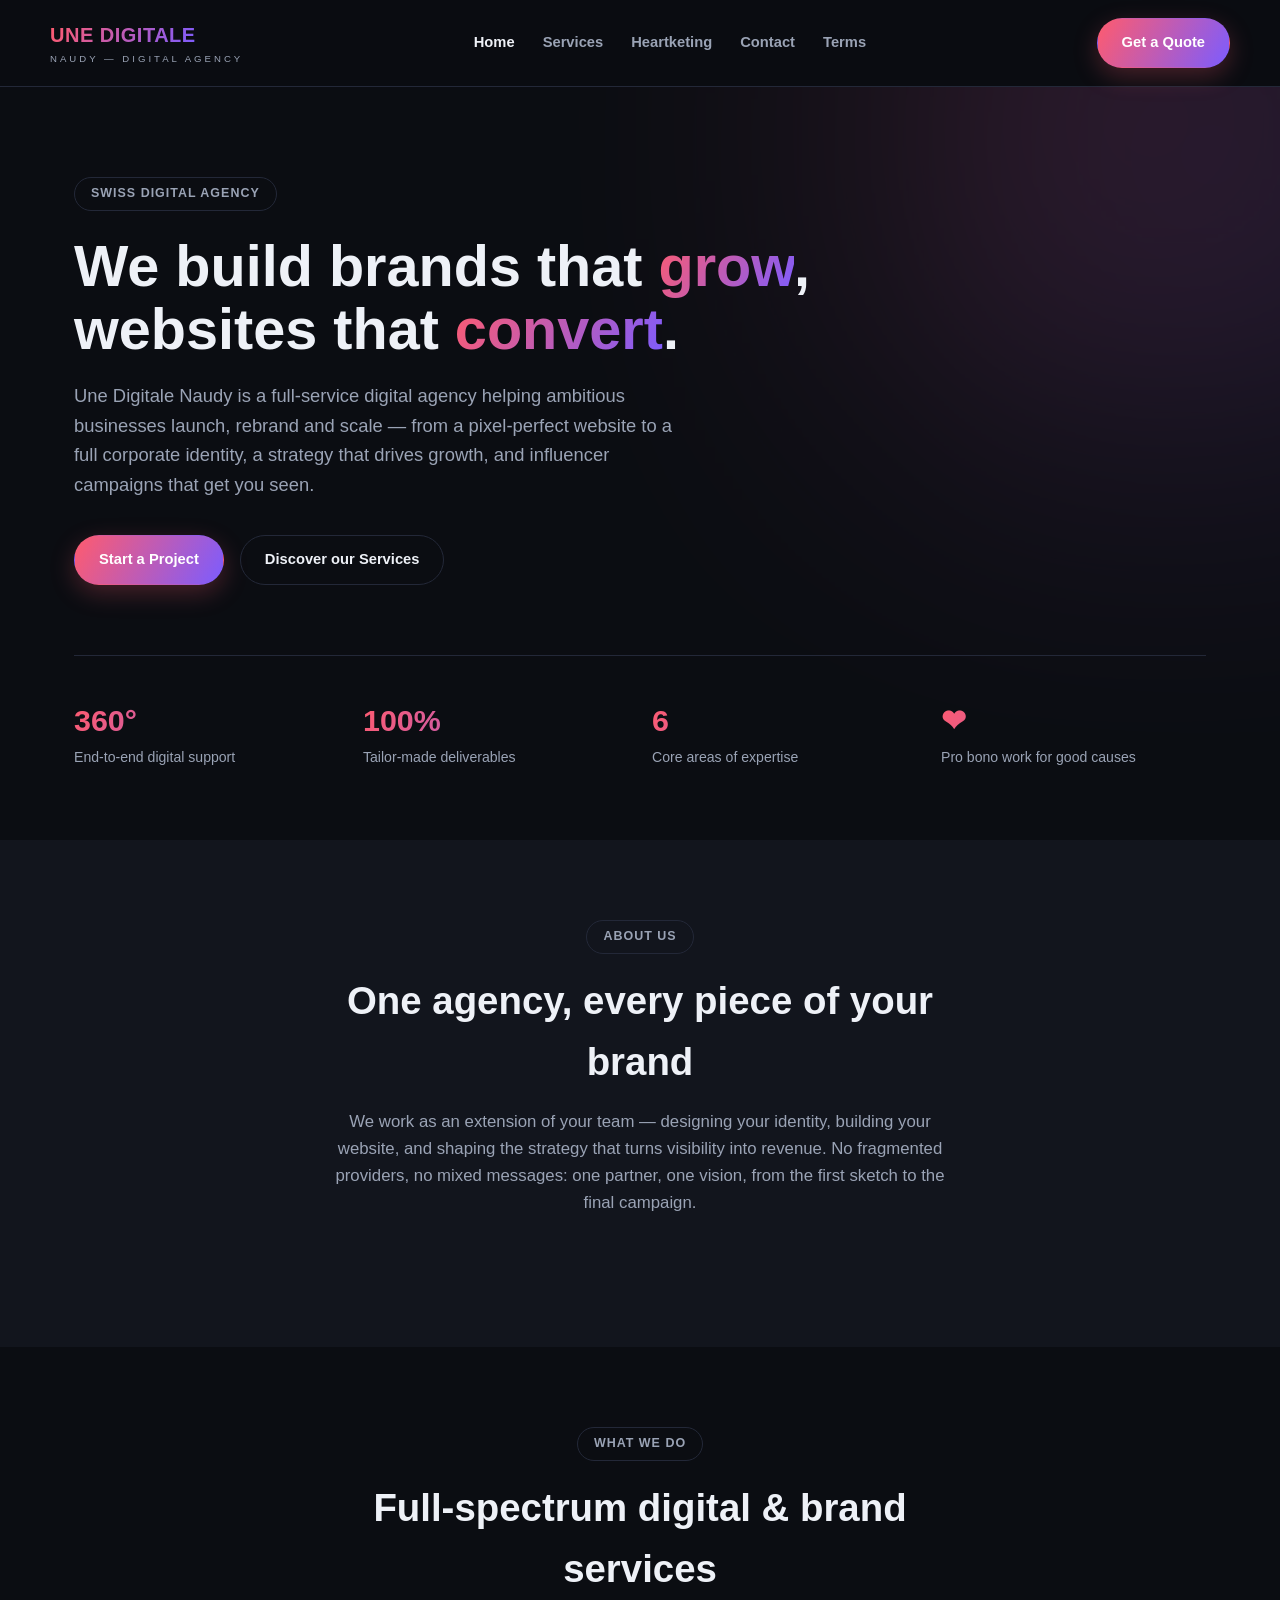
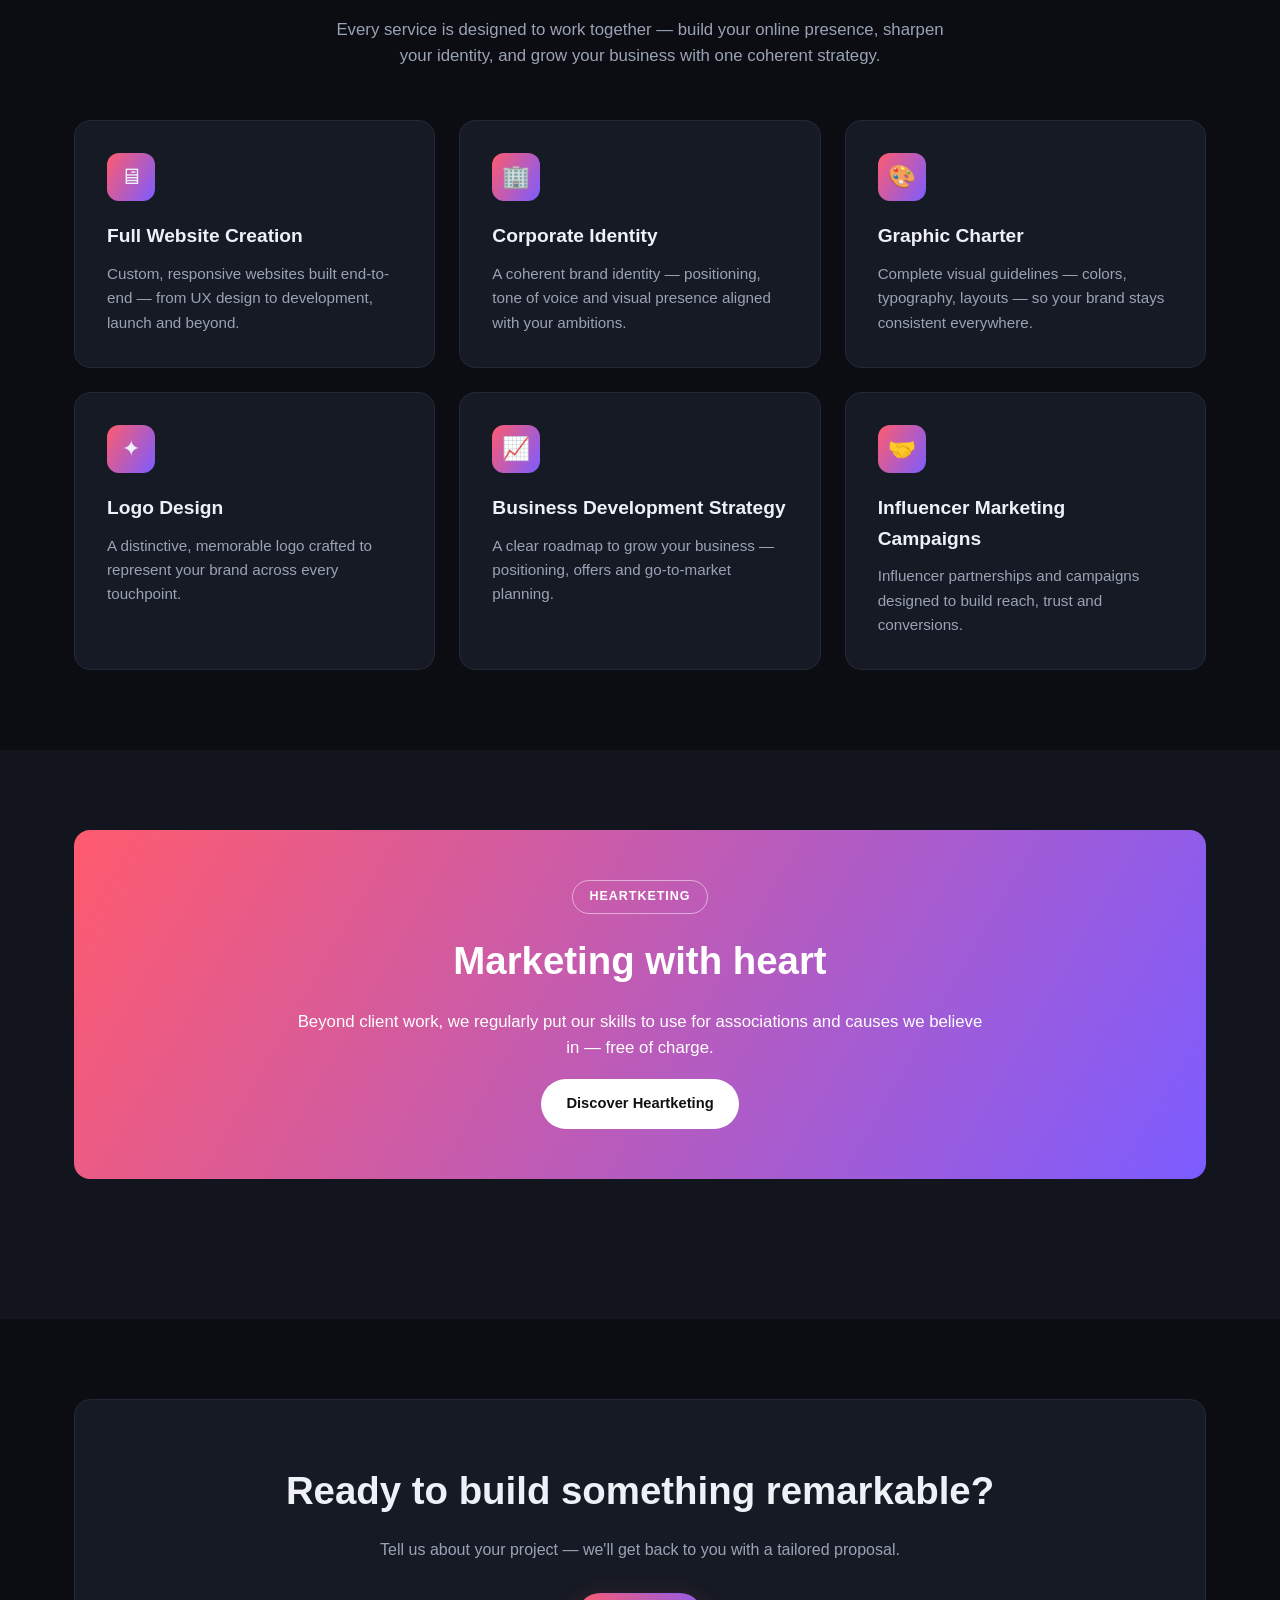
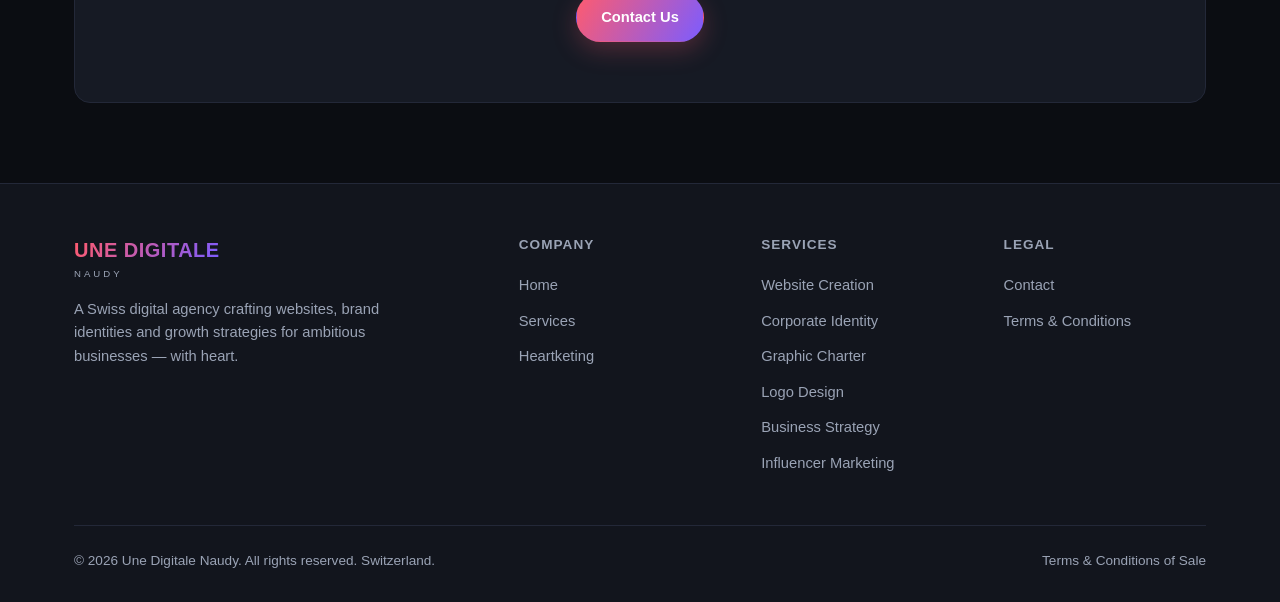
==== index.html @ 29220489 "Add Une Digitale Naudy website (home, services, Heartketing, contact, GTC) Static English site prese" ====
<!DOCTYPE html>
<html lang="en">
<head>
<meta charset="UTF-8">
<meta name="viewport" content="width=device-width, initial-scale=1.0">
<title>Une Digitale Naudy — Websites, Branding &amp; Growth Strategy</title>
<meta name="description" content="Une Digitale Naudy is a Swiss digital agency delivering full website creation, corporate identity, graphic design, logo creation, business development strategy and influencer marketing campaigns.">
<link rel="icon" href="data:image/svg+xml,<svg xmlns=%22http://www.w3.org/2000/svg%22 viewBox=%220 0 100 100%22><text y=%22.9em%22 font-size=%2290%22>✦</text></svg>">
<link rel="stylesheet" href="style.css">
</head>
<body>

<header class="site-header">
  <div class="container nav">
    <a href="index.html" class="logo"><span>UNE DIGITALE</span><small>Naudy — Digital Agency</small></a>
    <nav class="links">
      <a href="index.html" class="active">Home</a>
      <a href="services.html">Services</a>
      <a href="heartketing.html">Heartketing</a>
      <a href="contact.html">Contact</a>
      <a href="cgv.html">Terms</a>
    </nav>
    <a href="contact.html" class="btn btn-primary">Get a Quote</a>
  </div>
</header>

<main>

  <section class="hero">
    <div class="container">
      <div class="eyebrow">Swiss Digital Agency</div>
      <h1>We build brands that <span class="grad">grow</span>, websites that <span class="grad">convert</span>.</h1>
      <p class="lead">Une Digitale Naudy is a full-service digital agency helping ambitious businesses launch, rebrand and scale — from a pixel-perfect website to a full corporate identity, a strategy that drives growth, and influencer campaigns that get you seen.</p>
      <div class="hero-actions">
        <a href="contact.html" class="btn btn-primary">Start a Project</a>
        <a href="services.html" class="btn btn-ghost">Discover our Services</a>
      </div>

      <div class="stats">
        <div class="stat"><b>360°</b><span>End-to-end digital support</span></div>
        <div class="stat"><b>100%</b><span>Tailor-made deliverables</span></div>
        <div class="stat"><b>6</b><span>Core areas of expertise</span></div>
        <div class="stat"><b>❤</b><span>Pro bono work for good causes</span></div>
      </div>
    </div>
  </section>

  <section class="alt">
    <div class="container">
      <div class="section-head">
        <div class="eyebrow">About Us</div>
        <h2>One agency, every piece of your brand</h2>
        <p>We work as an extension of your team — designing your identity, building your website, and shaping the strategy that turns visibility into revenue. No fragmented providers, no mixed messages: one partner, one vision, from the first sketch to the final campaign.</p>
      </div>
    </div>
  </section>

  <section id="services">
    <div class="container">
      <div class="section-head">
        <div class="eyebrow">What We Do</div>
        <h2>Full-spectrum digital &amp; brand services</h2>
        <p>Every service is designed to work together — build your online presence, sharpen your identity, and grow your business with one coherent strategy.</p>
      </div>

      <div class="grid">
        <div class="card">
          <div class="icon">🖥</div>
          <h3>Full Website Creation</h3>
          <p>Custom, responsive websites built end-to-end — from UX design to development, launch and beyond.</p>
        </div>
        <div class="card">
          <div class="icon">🏢</div>
          <h3>Corporate Identity</h3>
          <p>A coherent brand identity — positioning, tone of voice and visual presence aligned with your ambitions.</p>
        </div>
        <div class="card">
          <div class="icon">🎨</div>
          <h3>Graphic Charter</h3>
          <p>Complete visual guidelines — colors, typography, layouts — so your brand stays consistent everywhere.</p>
        </div>
        <div class="card">
          <div class="icon">✦</div>
          <h3>Logo Design</h3>
          <p>A distinctive, memorable logo crafted to represent your brand across every touchpoint.</p>
        </div>
        <div class="card">
          <div class="icon">📈</div>
          <h3>Business Development Strategy</h3>
          <p>A clear roadmap to grow your business — positioning, offers and go-to-market planning.</p>
        </div>
        <div class="card">
          <div class="icon">🤝</div>
          <h3>Influencer Marketing Campaigns</h3>
          <p>Influencer partnerships and campaigns designed to build reach, trust and conversions.</p>
        </div>
      </div>
    </div>
  </section>

  <section class="alt">
    <div class="container">
      <div class="heart-banner">
        <div class="section-head">
          <div class="eyebrow" style="color:#fff;border-color:rgba(255,255,255,0.5)">Heartketing</div>
          <h2>Marketing with heart</h2>
          <p>Beyond client work, we regularly put our skills to use for associations and causes we believe in — free of charge.</p>
        </div>
        <a href="heartketing.html" class="btn" style="background:#fff;color:#111;">Discover Heartketing</a>
      </div>
    </div>
  </section>

  <section>
    <div class="container">
      <div class="cta-banner">
        <h2>Ready to build something remarkable?</h2>
        <p>Tell us about your project — we'll get back to you with a tailored proposal.</p>
        <div class="cta-actions">
          <a href="contact.html" class="btn btn-primary">Contact Us</a>
        </div>
      </div>
    </div>
  </section>

</main>

<footer>
  <div class="container">
    <div class="footer-grid">
      <div>
        <div class="logo"><span>UNE DIGITALE</span><small>Naudy</small></div>
        <p style="margin-top:16px;">A Swiss digital agency crafting websites, brand identities and growth strategies for ambitious businesses — with heart.</p>
      </div>
      <div>
        <h4>Company</h4>
        <ul>
          <li><a href="index.html">Home</a></li>
          <li><a href="services.html">Services</a></li>
          <li><a href="heartketing.html">Heartketing</a></li>
        </ul>
      </div>
      <div>
        <h4>Services</h4>
        <ul>
          <li><a href="services.html#website">Website Creation</a></li>
          <li><a href="services.html#identity">Corporate Identity</a></li>
          <li><a href="services.html#branding">Graphic Charter</a></li>
          <li><a href="services.html#logo">Logo Design</a></li>
          <li><a href="services.html#strategy">Business Strategy</a></li>
          <li><a href="services.html#influence">Influencer Marketing</a></li>
        </ul>
      </div>
      <div>
        <h4>Legal</h4>
        <ul>
          <li><a href="contact.html">Contact</a></li>
          <li><a href="cgv.html">Terms &amp; Conditions</a></li>
        </ul>
      </div>
    </div>
    <div class="footer-bottom">
      <span>© 2026 Une Digitale Naudy. All rights reserved. Switzerland.</span>
      <span><a href="cgv.html">Terms &amp; Conditions of Sale</a></span>
    </div>
  </div>
</footer>

</body>
</html>
---- style.css ----
/* ============================
   Une Digitale Naudy — Stylesheet
   ============================ */

:root {
  --bg: #0b0d12;
  --bg-alt: #12151d;
  --card: #161a24;
  --border: #232838;
  --text: #eef1f7;
  --text-dim: #9aa3b5;
  --accent: #ff5b6e;
  --accent-2: #7c5cff;
  --accent-grad: linear-gradient(120deg, #ff5b6e 0%, #7c5cff 100%);
  --radius: 16px;
  --max: 1180px;
}

* { box-sizing: border-box; }

html { scroll-behavior: smooth; }

body {
  margin: 0;
  font-family: "Segoe UI", "Helvetica Neue", Arial, sans-serif;
  background: var(--bg);
  color: var(--text);
  line-height: 1.6;
  -webkit-font-smoothing: antialiased;
}

a { color: inherit; text-decoration: none; }

img { max-width: 100%; display: block; }

.container {
  max-width: var(--max);
  margin: 0 auto;
  padding: 0 24px;
}

/* ---------- Header ---------- */
header.site-header {
  position: sticky;
  top: 0;
  z-index: 50;
  background: rgba(11, 13, 18, 0.85);
  backdrop-filter: blur(10px);
  border-bottom: 1px solid var(--border);
}

.nav {
  display: flex;
  align-items: center;
  justify-content: space-between;
  padding: 18px 0;
}

.logo {
  font-weight: 800;
  font-size: 1.25rem;
  letter-spacing: 0.5px;
}

.logo span {
  background: var(--accent-grad);
  -webkit-background-clip: text;
  background-clip: text;
  color: transparent;
}

.logo small {
  display: block;
  font-size: 0.6rem;
  font-weight: 500;
  letter-spacing: 3px;
  color: var(--text-dim);
  text-transform: uppercase;
}

nav.links {
  display: flex;
  gap: 28px;
  align-items: center;
}

nav.links a {
  font-size: 0.92rem;
  color: var(--text-dim);
  font-weight: 600;
  transition: color 0.2s;
}

nav.links a:hover,
nav.links a.active {
  color: var(--text);
}

.btn {
  display: inline-flex;
  align-items: center;
  justify-content: center;
  gap: 8px;
  padding: 12px 24px;
  border-radius: 999px;
  font-weight: 700;
  font-size: 0.92rem;
  border: 1px solid transparent;
  cursor: pointer;
  transition: transform 0.2s, box-shadow 0.2s, opacity 0.2s;
}

.btn-primary {
  background: var(--accent-grad);
  color: #fff;
  box-shadow: 0 8px 24px rgba(255, 91, 110, 0.25);
}

.btn-primary:hover { transform: translateY(-2px); box-shadow: 0 12px 28px rgba(255, 91, 110, 0.35); }

.btn-ghost {
  background: transparent;
  border-color: var(--border);
  color: var(--text);
}

.btn-ghost:hover { border-color: var(--text-dim); }

.menu-toggle { display: none; }

/* ---------- Hero ---------- */
.hero {
  padding: 90px 0 70px;
  position: relative;
  overflow: hidden;
}

.hero::before {
  content: "";
  position: absolute;
  top: -200px;
  right: -150px;
  width: 500px;
  height: 500px;
  background: var(--accent-grad);
  filter: blur(160px);
  opacity: 0.25;
  z-index: 0;
}

.hero .container { position: relative; z-index: 1; }

.eyebrow {
  display: inline-block;
  padding: 6px 16px;
  border: 1px solid var(--border);
  border-radius: 999px;
  font-size: 0.78rem;
  font-weight: 700;
  letter-spacing: 1px;
  color: var(--text-dim);
  text-transform: uppercase;
  margin-bottom: 24px;
}

h1 {
  font-size: clamp(2.2rem, 5vw, 3.6rem);
  line-height: 1.1;
  margin: 0 0 20px;
  max-width: 800px;
}

h1 .grad {
  background: var(--accent-grad);
  -webkit-background-clip: text;
  background-clip: text;
  color: transparent;
}

.lead {
  font-size: 1.15rem;
  color: var(--text-dim);
  max-width: 620px;
  margin: 0 0 36px;
}

.hero-actions { display: flex; gap: 16px; flex-wrap: wrap; }

.stats {
  display: grid;
  grid-template-columns: repeat(4, 1fr);
  gap: 24px;
  margin-top: 70px;
  padding-top: 40px;
  border-top: 1px solid var(--border);
}

.stat b {
  display: block;
  font-size: 1.9rem;
  background: var(--accent-grad);
  -webkit-background-clip: text;
  background-clip: text;
  color: transparent;
}

.stat span { color: var(--text-dim); font-size: 0.88rem; }

/* ---------- Sections ---------- */
section { padding: 80px 0; }

.section-head {
  max-width: 640px;
  margin: 0 auto 50px;
  text-align: center;
}

.section-head .eyebrow { margin-bottom: 16px; }

h2 {
  font-size: clamp(1.7rem, 3.5vw, 2.4rem);
  margin: 0 0 14px;
}

.section-head p { color: var(--text-dim); font-size: 1.05rem; }

.alt { background: var(--bg-alt); }

/* ---------- Cards / Grid ---------- */
.grid {
  display: grid;
  grid-template-columns: repeat(3, 1fr);
  gap: 24px;
}

.grid.cols-2 { grid-template-columns: repeat(2, 1fr); }
.grid.cols-4 { grid-template-columns: repeat(4, 1fr); }

.card {
  background: var(--card);
  border: 1px solid var(--border);
  border-radius: var(--radius);
  padding: 32px;
  transition: transform 0.25s, border-color 0.25s;
}

.card:hover { transform: translateY(-4px); border-color: #33394d; }

.card .icon {
  width: 48px;
  height: 48px;
  border-radius: 12px;
  background: var(--accent-grad);
  display: flex;
  align-items: center;
  justify-content: center;
  font-size: 1.4rem;
  margin-bottom: 20px;
}

.card h3 { margin: 0 0 10px; font-size: 1.2rem; }
.card p { color: var(--text-dim); margin: 0; font-size: 0.95rem; }

.card ul { color: var(--text-dim); font-size: 0.92rem; padding-left: 18px; margin: 14px 0 0; }
.card ul li { margin-bottom: 6px; }

/* ---------- Service detail blocks ---------- */
.service-block {
  display: grid;
  grid-template-columns: 90px 1fr;
  gap: 28px;
  padding: 36px 0;
  border-bottom: 1px solid var(--border);
}

.service-block:last-child { border-bottom: none; }

.service-num {
  font-size: 2.4rem;
  font-weight: 800;
  color: transparent;
  -webkit-text-stroke: 1.5px var(--border);
}

.service-block h3 { font-size: 1.4rem; margin: 0 0 10px; }
.service-block p { color: var(--text-dim); margin: 0 0 14px; }

.tags { display: flex; gap: 10px; flex-wrap: wrap; }
.tag {
  background: var(--bg-alt);
  border: 1px solid var(--border);
  padding: 6px 14px;
  border-radius: 999px;
  font-size: 0.8rem;
  color: var(--text-dim);
}

/* ---------- Heartketing ---------- */
.heart-banner {
  background: var(--accent-grad);
  border-radius: var(--radius);
  padding: 50px;
  text-align: center;
  margin-bottom: 60px;
}

.heart-banner h2, .heart-banner p { color: #fff; }
.heart-banner .section-head { max-width: 700px; margin: 0 auto; }

.assoc-card {
  background: var(--card);
  border: 1px solid var(--border);
  border-radius: var(--radius);
  padding: 28px;
}

.assoc-card .badge {
  display: inline-block;
  font-size: 0.72rem;
  font-weight: 700;
  letter-spacing: 1px;
  text-transform: uppercase;
  color: var(--accent);
  border: 1px solid var(--accent);
  padding: 4px 10px;
  border-radius: 999px;
  margin-bottom: 14px;
}

.assoc-card h3 { margin: 0 0 8px; }
.assoc-card p { color: var(--text-dim); font-size: 0.92rem; }

.note-box {
  background: var(--bg-alt);
  border: 1px dashed var(--border);
  border-radius: var(--radius);
  padding: 24px 28px;
  color: var(--text-dim);
  font-size: 0.92rem;
  margin-top: 40px;
}

/* ---------- Contact ---------- */
.contact-wrap {
  display: grid;
  grid-template-columns: 1fr 1fr;
  gap: 50px;
  align-items: start;
}

.info-row {
  display: flex;
  gap: 16px;
  margin-bottom: 26px;
}

.info-row .icon {
  width: 42px;
  height: 42px;
  flex-shrink: 0;
  border-radius: 10px;
  background: var(--card);
  border: 1px solid var(--border);
  display: flex;
  align-items: center;
  justify-content: center;
}

.info-row h4 { margin: 0 0 4px; font-size: 1rem; }
.info-row p, .info-row a { color: var(--text-dim); margin: 0; font-size: 0.92rem; }
.info-row a:hover { color: var(--text); }

form.contact-form {
  background: var(--card);
  border: 1px solid var(--border);
  border-radius: var(--radius);
  padding: 32px;
  display: grid;
  gap: 18px;
}

.form-row { display: grid; gap: 8px; }
.form-row.two { grid-template-columns: 1fr 1fr; gap: 18px; }

label { font-size: 0.85rem; font-weight: 600; color: var(--text-dim); }

input, textarea, select {
  background: var(--bg-alt);
  border: 1px solid var(--border);
  border-radius: 10px;
  padding: 12px 14px;
  color: var(--text);
  font-family: inherit;
  font-size: 0.95rem;
}

input:focus, textarea:focus, select:focus {
  outline: none;
  border-color: var(--accent-2);
}

textarea { resize: vertical; min-height: 120px; }

/* ---------- CGV / Legal ---------- */
.legal h2 { margin-top: 46px; font-size: 1.3rem; }
.legal h2:first-of-type { margin-top: 0; }
.legal p, .legal li { color: var(--text-dim); }
.legal ol, .legal ul { padding-left: 22px; }
.legal .updated { color: var(--text-dim); font-size: 0.85rem; margin-bottom: 40px; }

/* ---------- CTA banner ---------- */
.cta-banner {
  background: var(--card);
  border: 1px solid var(--border);
  border-radius: var(--radius);
  padding: 60px;
  text-align: center;
}

.cta-banner h2 { margin-bottom: 14px; }
.cta-banner p { color: var(--text-dim); margin-bottom: 30px; }
.cta-actions { display: flex; justify-content: center; gap: 16px; flex-wrap: wrap; }

/* ---------- Footer ---------- */
footer {
  border-top: 1px solid var(--border);
  padding: 50px 0 30px;
  background: var(--bg-alt);
}

.footer-grid {
  display: grid;
  grid-template-columns: 2fr 1fr 1fr 1fr;
  gap: 40px;
  margin-bottom: 40px;
}

.footer-grid h4 { font-size: 0.85rem; text-transform: uppercase; letter-spacing: 1px; color: var(--text-dim); margin: 0 0 16px; }
.footer-grid ul { list-style: none; padding: 0; margin: 0; }
.footer-grid li { margin-bottom: 10px; }
.footer-grid a { color: var(--text-dim); font-size: 0.92rem; }
.footer-grid a:hover { color: var(--text); }
.footer-grid p { color: var(--text-dim); font-size: 0.92rem; max-width: 320px; }

.footer-bottom {
  display: flex;
  justify-content: space-between;
  align-items: center;
  padding-top: 24px;
  border-top: 1px solid var(--border);
  color: var(--text-dim);
  font-size: 0.85rem;
  flex-wrap: wrap;
  gap: 12px;
}

.footer-bottom a { color: var(--text-dim); }
.footer-bottom a:hover { color: var(--text); }

/* ---------- Responsive ---------- */
@media (max-width: 900px) {
  .grid { grid-template-columns: repeat(2, 1fr); }
  .grid.cols-4 { grid-template-columns: repeat(2, 1fr); }
  .stats { grid-template-columns: repeat(2, 1fr); }
  .contact-wrap { grid-template-columns: 1fr; }
  .footer-grid { grid-template-columns: 1fr 1fr; }
}

@media (max-width: 680px) {
  nav.links { display: none; }
  .menu-toggle { display: block; }
  .grid { grid-template-columns: 1fr; }
  .grid.cols-4 { grid-template-columns: 1fr; }
  .stats { grid-template-columns: repeat(2, 1fr); }
  .service-block { grid-template-columns: 1fr; }
  .form-row.two { grid-template-columns: 1fr; }
  .footer-grid { grid-template-columns: 1fr; }
  .cta-banner, .heart-banner { padding: 36px 24px; }
}
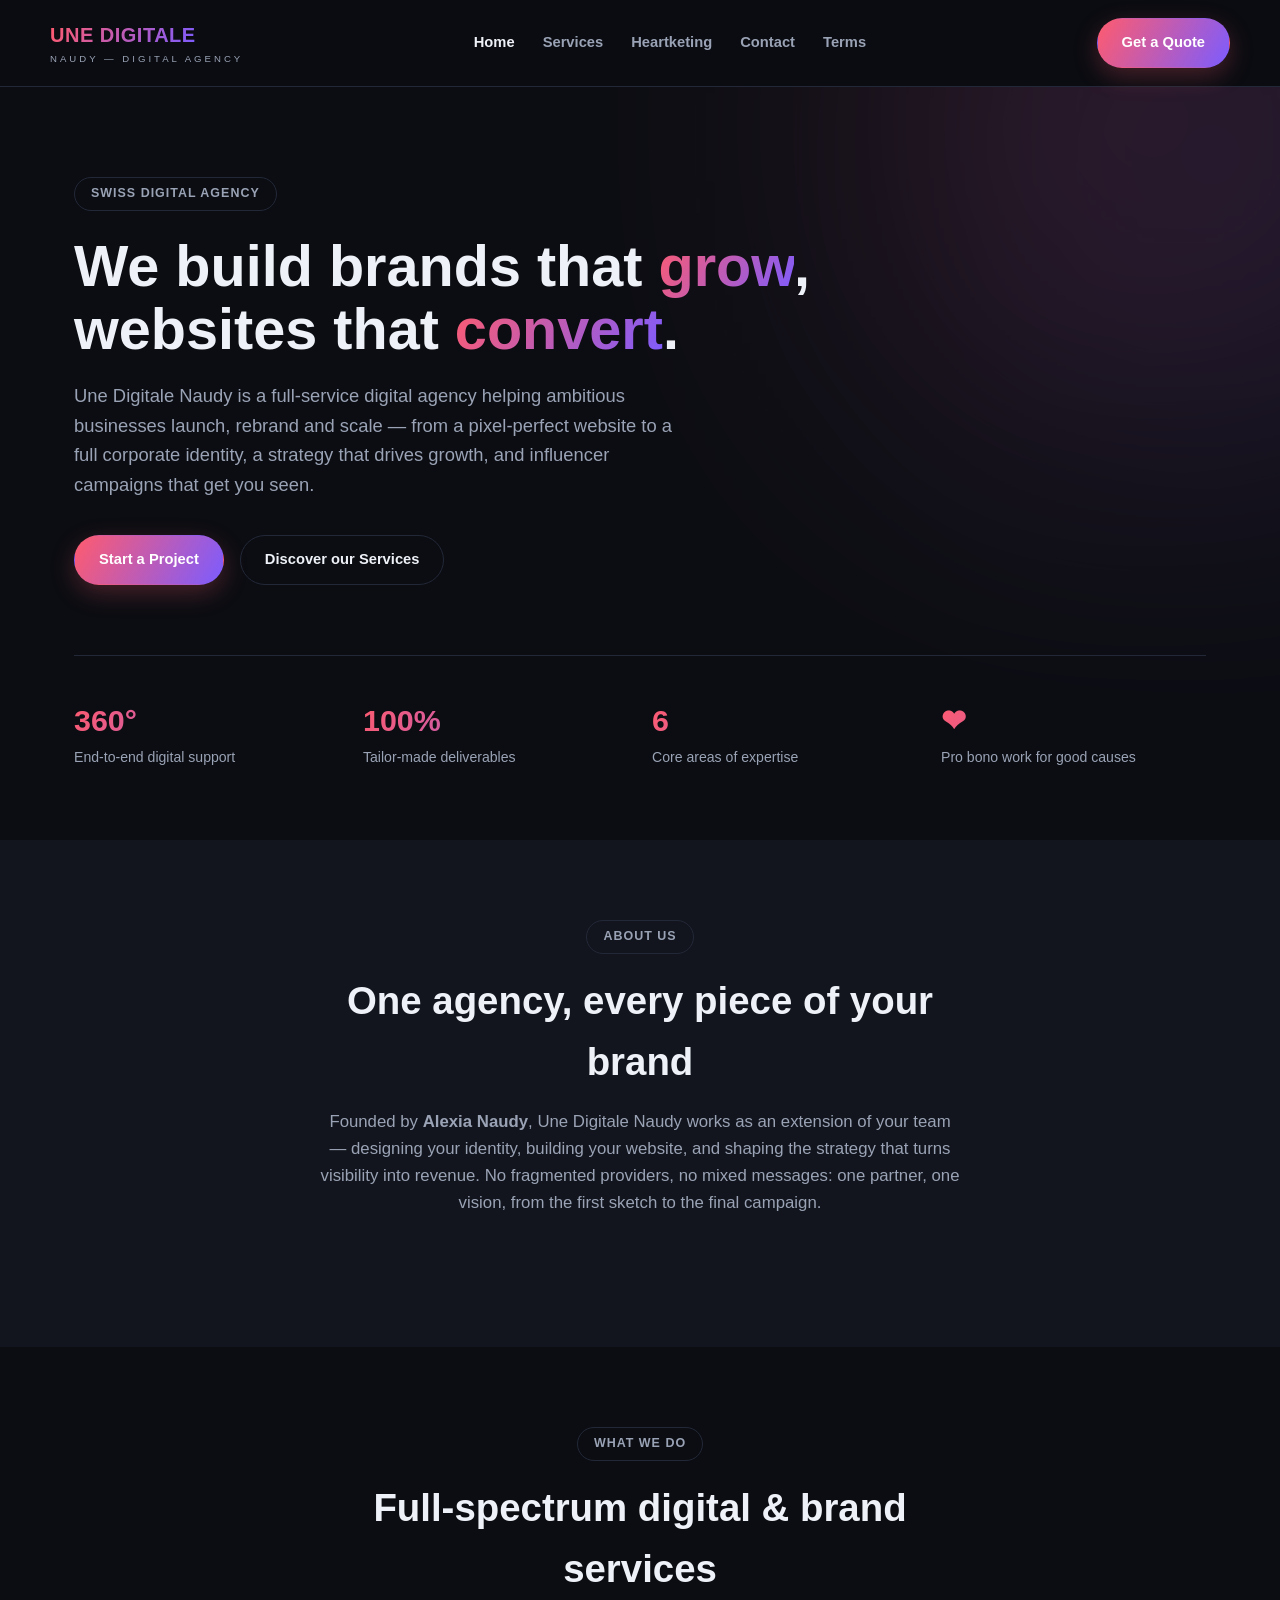
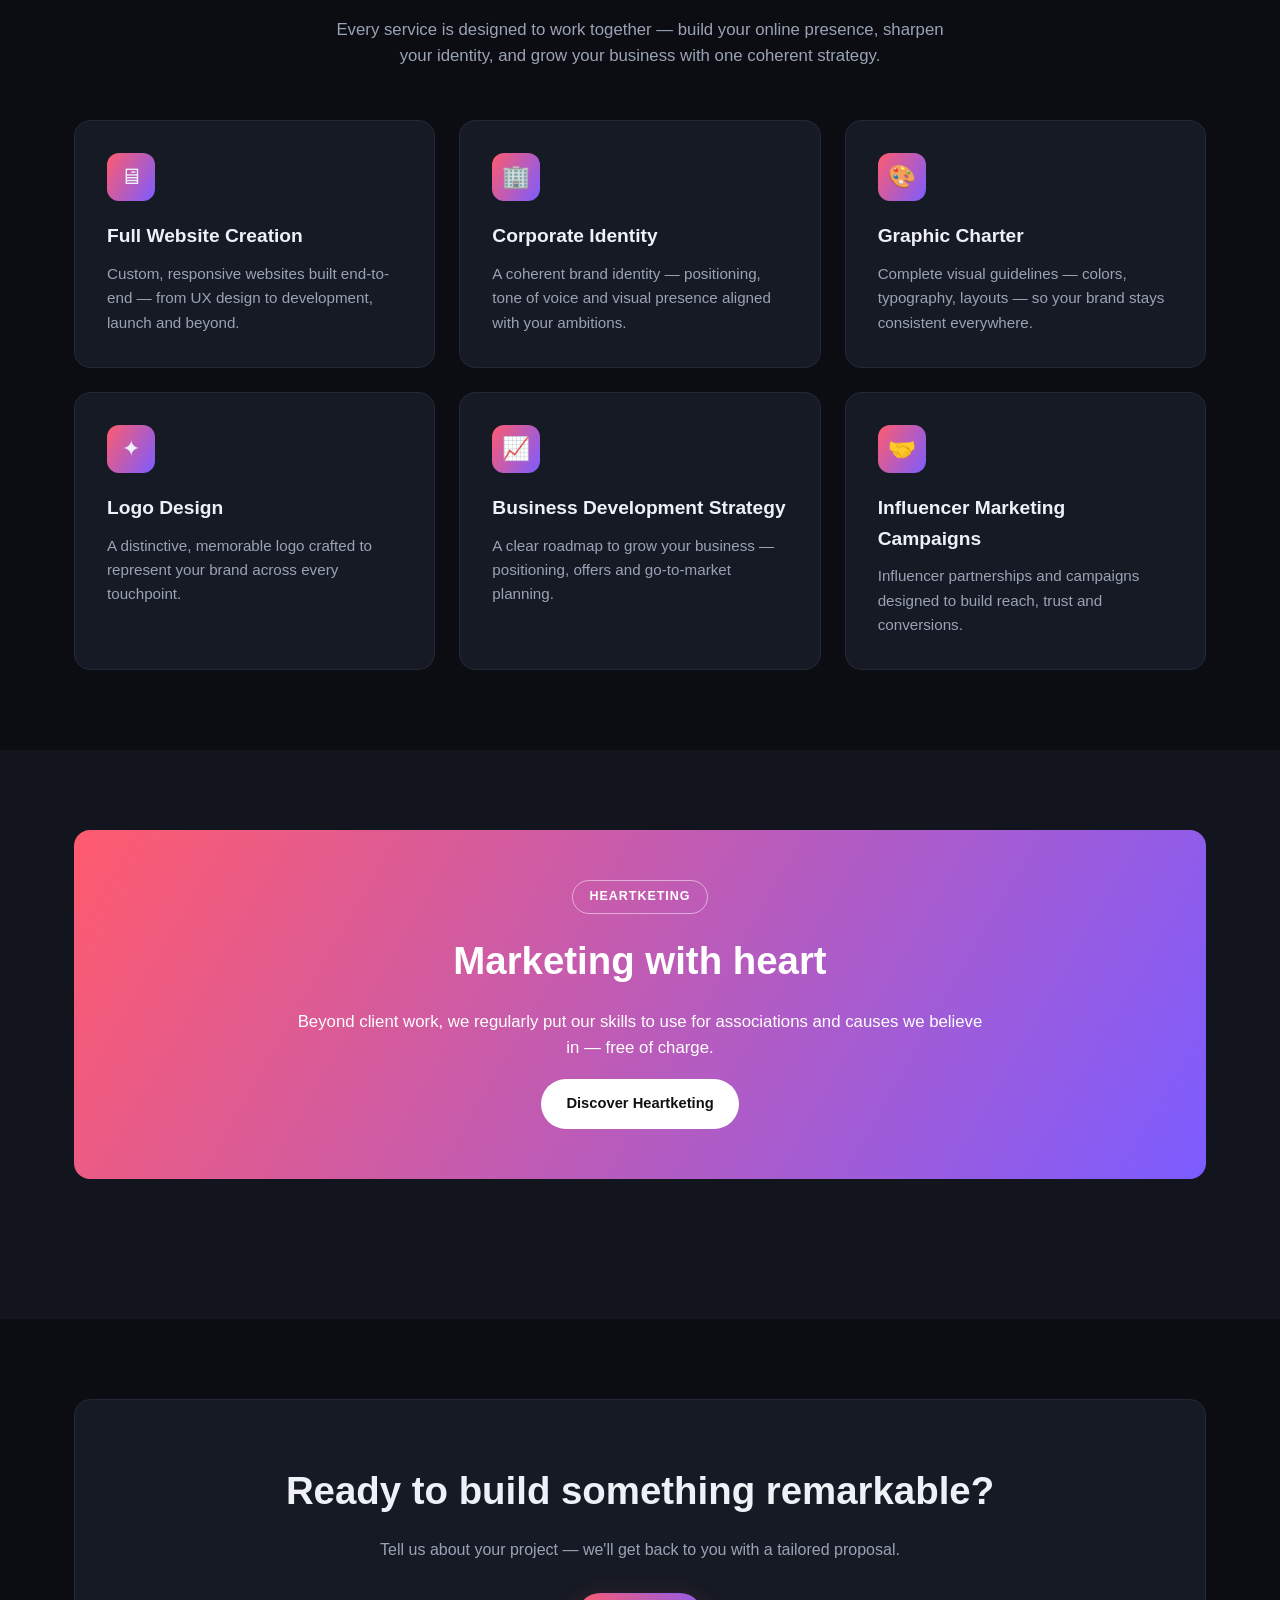
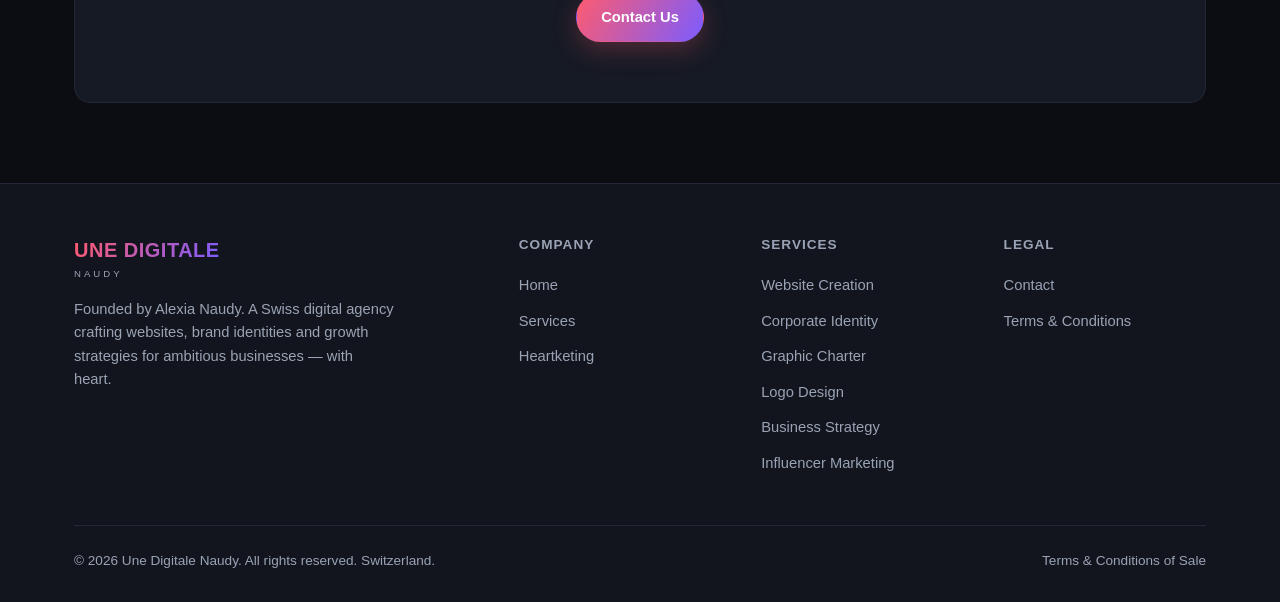
==== commit 32a8fb85: "Add real Heartketing partners and SEO signals for Alexia Naudy Replace placeholder associations with" ====
--- a/index.html
+++ b/index.html
@@ -3,10 +3,32 @@
 <head>
 <meta charset="UTF-8">
 <meta name="viewport" content="width=device-width, initial-scale=1.0">
-<title>Une Digitale Naudy — Websites, Branding &amp; Growth Strategy</title>
-<meta name="description" content="Une Digitale Naudy is a Swiss digital agency delivering full website creation, corporate identity, graphic design, logo creation, business development strategy and influencer marketing campaigns.">
+<title>Une Digitale Naudy — Alexia Naudy | Websites, Branding &amp; Growth Strategy</title>
+<meta name="description" content="Une Digitale Naudy is the Swiss digital agency founded by Alexia Naudy, delivering full website creation, corporate identity, graphic design, logo creation, business development strategy and influencer marketing campaigns.">
+<link rel="canonical" href="https://une-digitale.vercel.app/">
+<meta property="og:type" content="website">
+<meta property="og:title" content="Une Digitale Naudy — Alexia Naudy | Websites, Branding & Growth Strategy">
+<meta property="og:description" content="Une Digitale Naudy is the Swiss digital agency founded by Alexia Naudy: websites, branding, strategy and influencer marketing.">
+<meta property="og:url" content="https://une-digitale.vercel.app/">
+<meta name="twitter:card" content="summary">
+<meta name="twitter:title" content="Une Digitale Naudy — Alexia Naudy">
+<meta name="twitter:description" content="Swiss digital agency founded by Alexia Naudy: websites, branding, strategy and influencer marketing.">
 <link rel="icon" href="data:image/svg+xml,<svg xmlns=%22http://www.w3.org/2000/svg%22 viewBox=%220 0 100 100%22><text y=%22.9em%22 font-size=%2290%22>✦</text></svg>">
 <link rel="stylesheet" href="style.css">
+<script type="application/ld+json">
+{
+  "@context": "https://schema.org",
+  "@type": "Organization",
+  "name": "Une Digitale Naudy",
+  "url": "https://une-digitale.vercel.app/",
+  "description": "Swiss digital agency delivering full website creation, corporate identity, graphic design, logo creation, business development strategy and influencer marketing campaigns.",
+  "founder": {
+    "@type": "Person",
+    "name": "Alexia Naudy"
+  },
+  "areaServed": "Switzerland"
+}
+</script>
 </head>
 <body>
 
@@ -50,7 +72,7 @@
       <div class="section-head">
         <div class="eyebrow">About Us</div>
         <h2>One agency, every piece of your brand</h2>
-        <p>We work as an extension of your team — designing your identity, building your website, and shaping the strategy that turns visibility into revenue. No fragmented providers, no mixed messages: one partner, one vision, from the first sketch to the final campaign.</p>
+        <p>Founded by <strong>Alexia Naudy</strong>, Une Digitale Naudy works as an extension of your team — designing your identity, building your website, and shaping the strategy that turns visibility into revenue. No fragmented providers, no mixed messages: one partner, one vision, from the first sketch to the final campaign.</p>
       </div>
     </div>
   </section>
@@ -130,7 +152,7 @@
     <div class="footer-grid">
       <div>
         <div class="logo"><span>UNE DIGITALE</span><small>Naudy</small></div>
-        <p style="margin-top:16px;">A Swiss digital agency crafting websites, brand identities and growth strategies for ambitious businesses — with heart.</p>
+        <p style="margin-top:16px;">Founded by Alexia Naudy. A Swiss digital agency crafting websites, brand identities and growth strategies for ambitious businesses — with heart.</p>
       </div>
       <div>
         <h4>Company</h4>
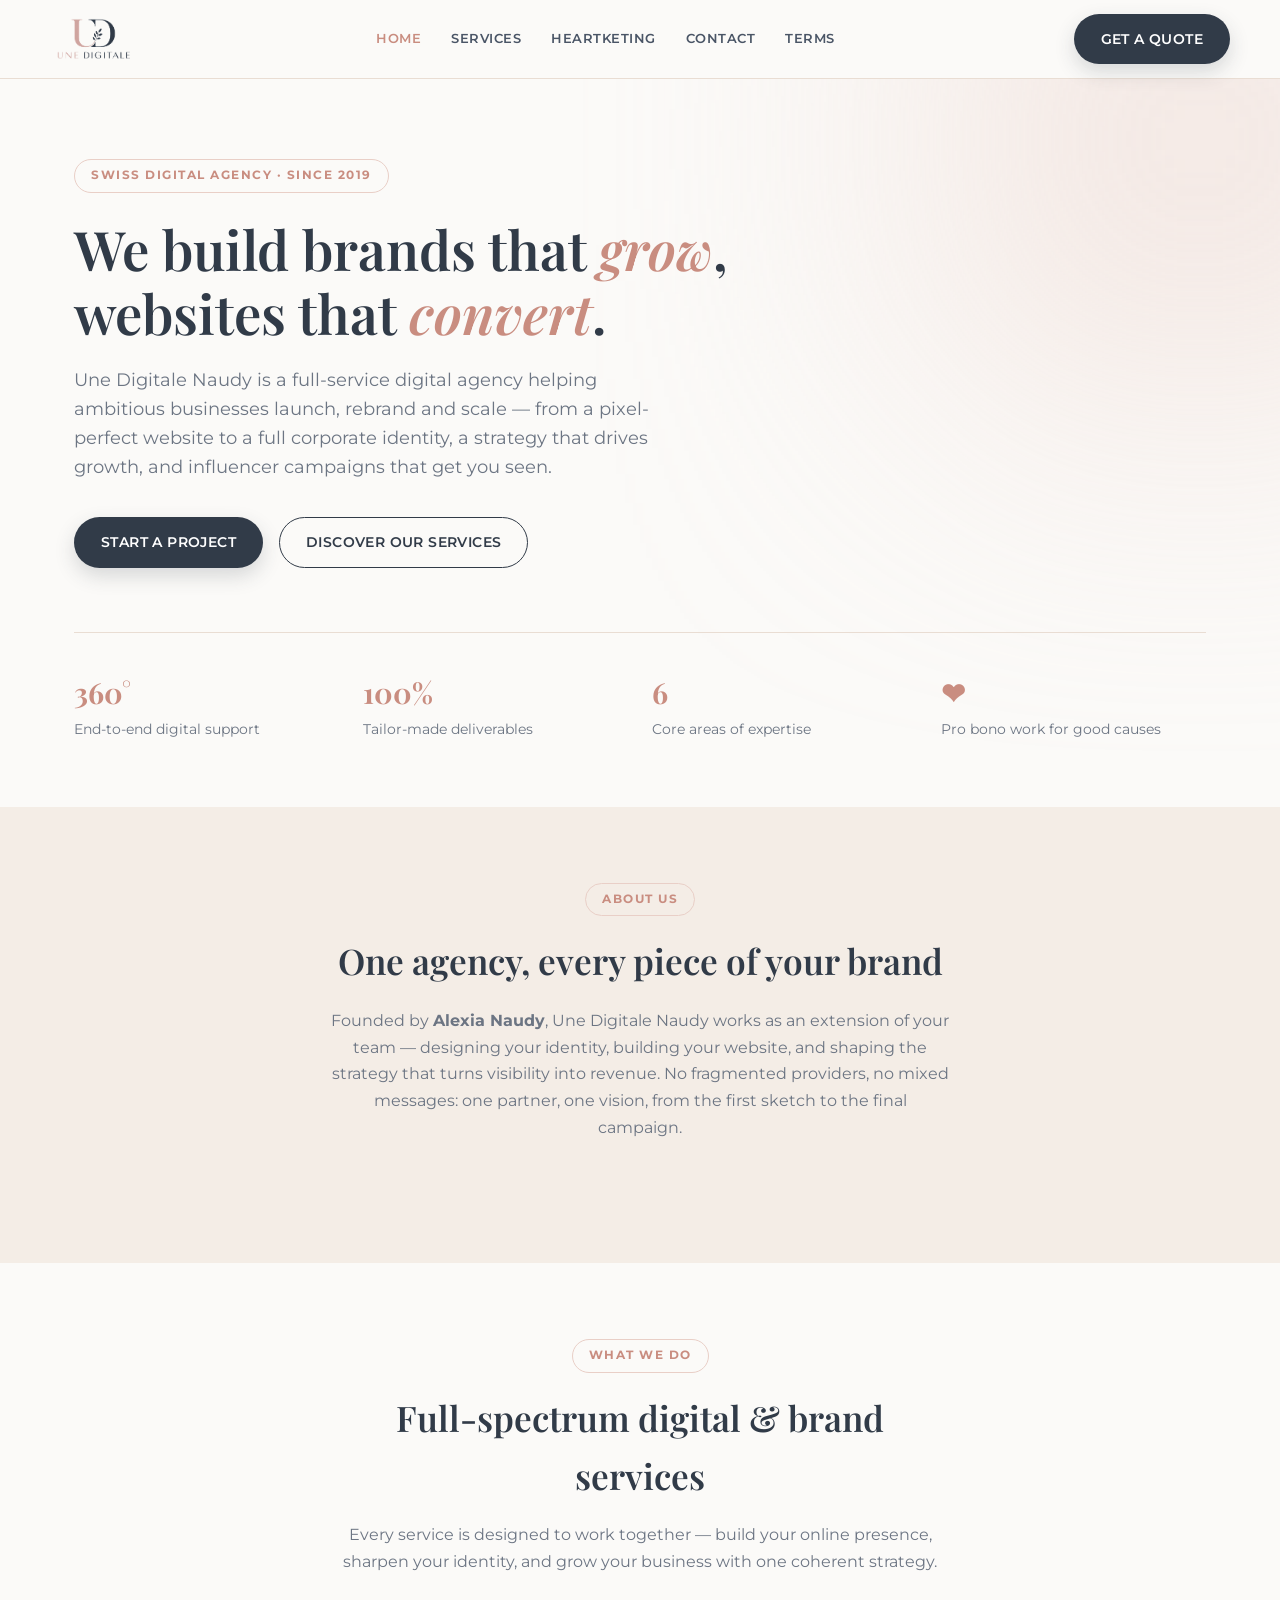
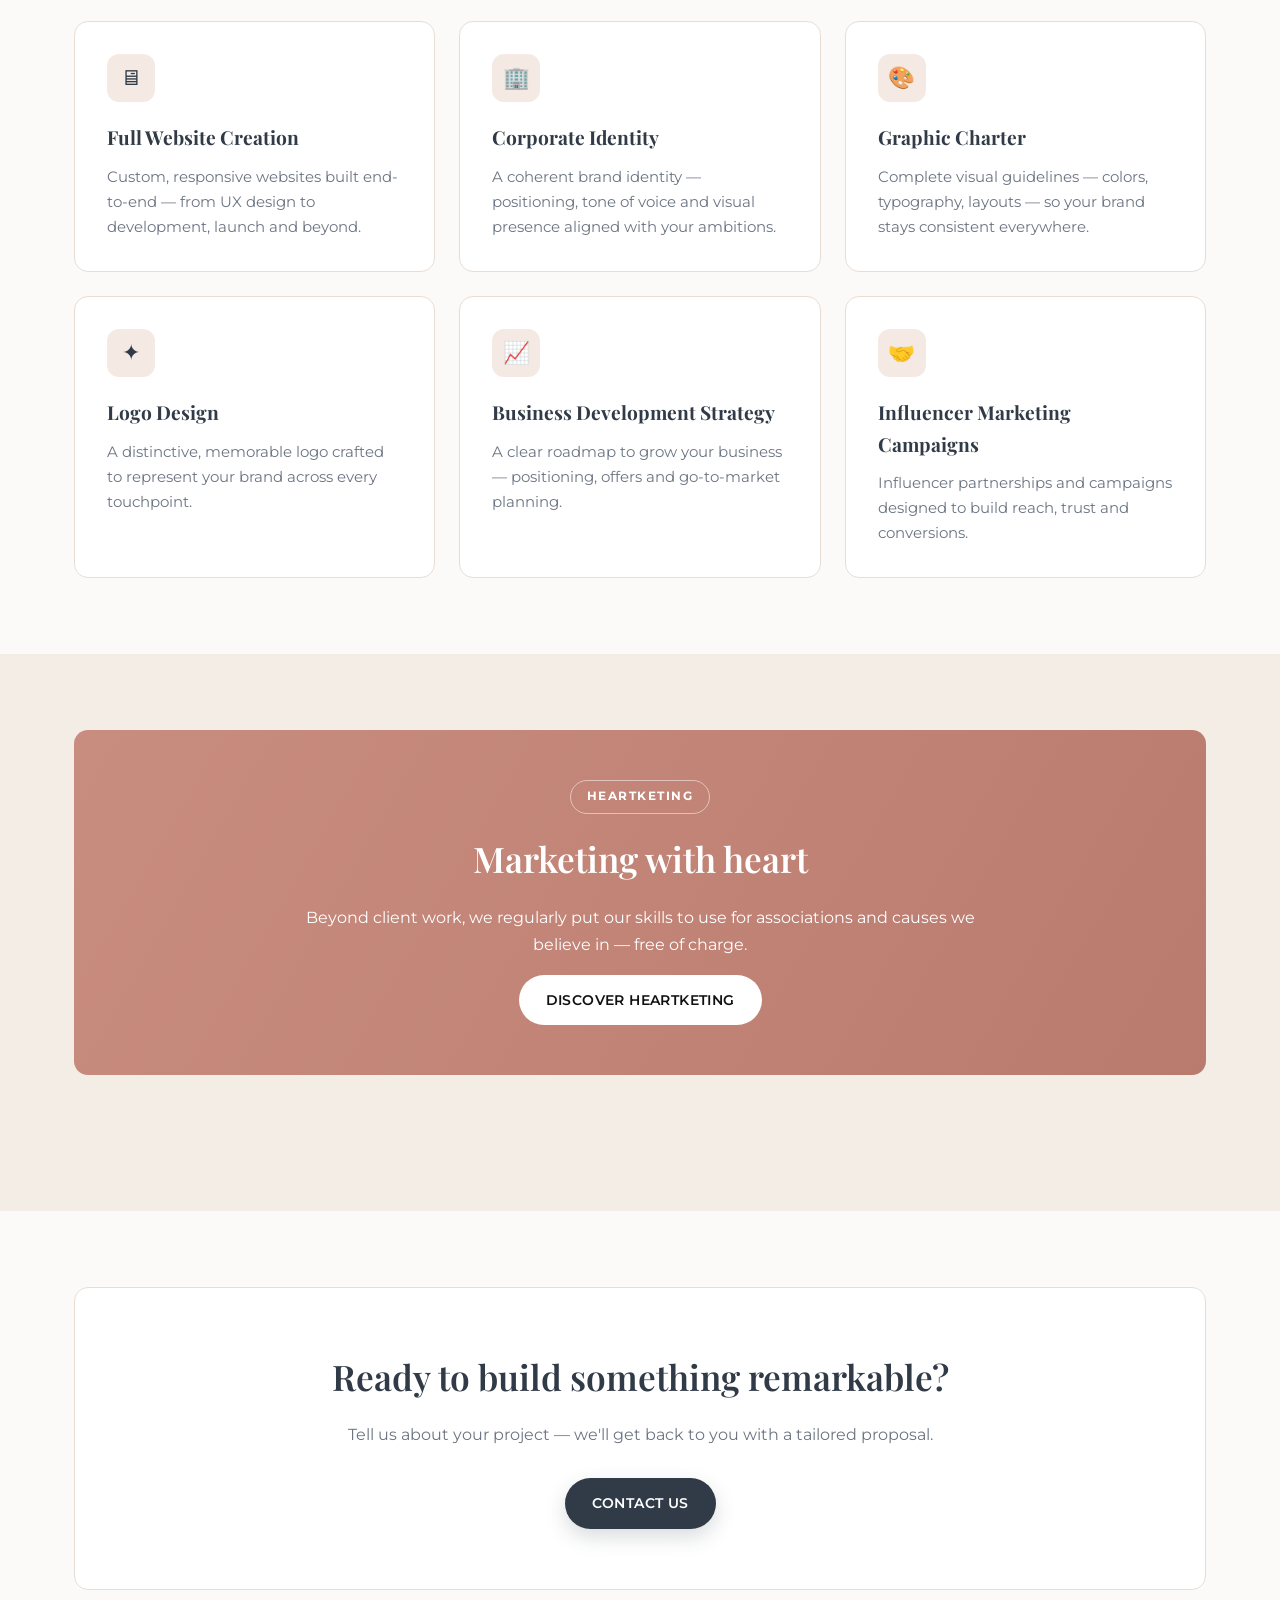
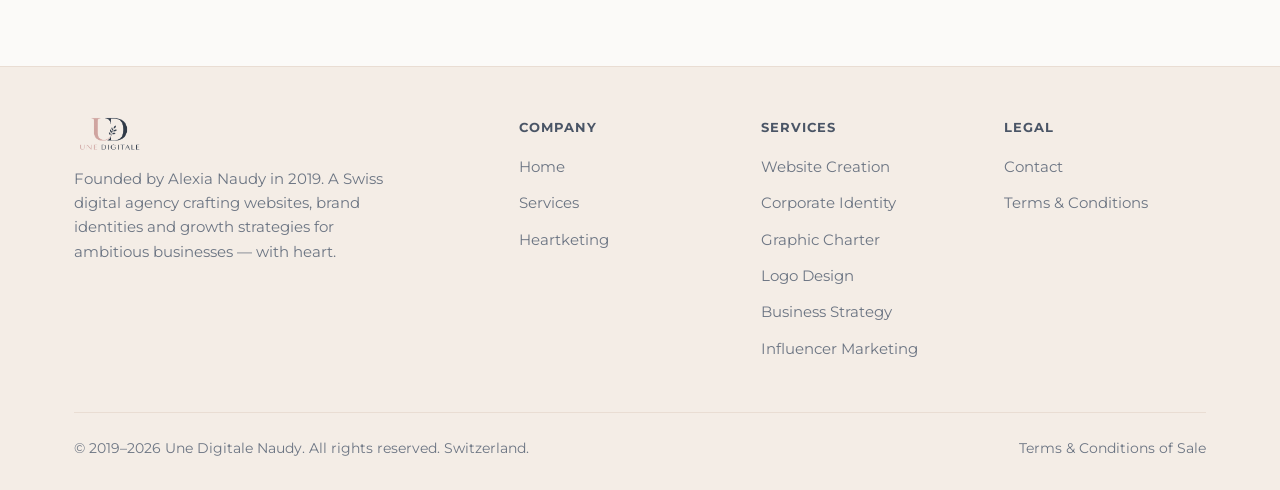
==== commit 5ab637c5: "Rework visual identity to match the official Une Digitale Naudy logo Replace the dark tech-agency th" ====
--- a/index.html
+++ b/index.html
@@ -13,7 +13,7 @@
 <meta name="twitter:card" content="summary">
 <meta name="twitter:title" content="Une Digitale Naudy — Alexia Naudy">
 <meta name="twitter:description" content="Swiss digital agency founded by Alexia Naudy: websites, branding, strategy and influencer marketing.">
-<link rel="icon" href="data:image/svg+xml,<svg xmlns=%22http://www.w3.org/2000/svg%22 viewBox=%220 0 100 100%22><text y=%22.9em%22 font-size=%2290%22>✦</text></svg>">
+<link rel="icon" type="image/png" href="assets/favicon.png">
 <link rel="stylesheet" href="style.css">
 <script type="application/ld+json">
 {
@@ -26,6 +26,7 @@
     "@type": "Person",
     "name": "Alexia Naudy"
   },
+  "foundingDate": "2019",
   "areaServed": "Switzerland"
 }
 </script>
@@ -34,7 +35,7 @@
 
 <header class="site-header">
   <div class="container nav">
-    <a href="index.html" class="logo"><span>UNE DIGITALE</span><small>Naudy — Digital Agency</small></a>
+    <a href="index.html" class="logo"><img src="assets/logo-header.png" alt="Une Digitale Naudy"></a>
     <nav class="links">
       <a href="index.html" class="active">Home</a>
       <a href="services.html">Services</a>
@@ -50,7 +51,7 @@
 
   <section class="hero">
     <div class="container">
-      <div class="eyebrow">Swiss Digital Agency</div>
+      <div class="eyebrow">Swiss Digital Agency · Since 2019</div>
       <h1>We build brands that <span class="grad">grow</span>, websites that <span class="grad">convert</span>.</h1>
       <p class="lead">Une Digitale Naudy is a full-service digital agency helping ambitious businesses launch, rebrand and scale — from a pixel-perfect website to a full corporate identity, a strategy that drives growth, and influencer campaigns that get you seen.</p>
       <div class="hero-actions">
@@ -151,8 +152,8 @@
   <div class="container">
     <div class="footer-grid">
       <div>
-        <div class="logo"><span>UNE DIGITALE</span><small>Naudy</small></div>
-        <p style="margin-top:16px;">Founded by Alexia Naudy. A Swiss digital agency crafting websites, brand identities and growth strategies for ambitious businesses — with heart.</p>
+        <div class="logo"><img src="assets/logo-header.png" alt="Une Digitale Naudy"></div>
+        <p style="margin-top:16px;">Founded by Alexia Naudy in 2019. A Swiss digital agency crafting websites, brand identities and growth strategies for ambitious businesses — with heart.</p>
       </div>
       <div>
         <h4>Company</h4>
@@ -182,7 +183,7 @@
       </div>
     </div>
     <div class="footer-bottom">
-      <span>© 2026 Une Digitale Naudy. All rights reserved. Switzerland.</span>
+      <span>© 2019–2026 Une Digitale Naudy. All rights reserved. Switzerland.</span>
       <span><a href="cgv.html">Terms &amp; Conditions of Sale</a></span>
     </div>
   </div>
--- a/style.css
+++ b/style.css
@@ -1,19 +1,27 @@
 /* ============================
    Une Digitale Naudy — Stylesheet
+   Light, elegant DA matching the brand logo (rose + navy, serif)
    ============================ */
 
+@import url('https://fonts.googleapis.com/css2?family=Playfair+Display:ital,wght@0,500;0,600;0,700;1,500&family=Montserrat:wght@400;500;600;700&family=Dancing+Script:wght@600;700&display=swap');
+
 :root {
-  --bg: #0b0d12;
-  --bg-alt: #12151d;
-  --card: #161a24;
-  --border: #232838;
-  --text: #eef1f7;
-  --text-dim: #9aa3b5;
-  --accent: #ff5b6e;
-  --accent-2: #7c5cff;
-  --accent-grad: linear-gradient(120deg, #ff5b6e 0%, #7c5cff 100%);
-  --radius: 16px;
+  --bg: #fbfaf8;
+  --bg-alt: #f4ede6;
+  --card: #ffffff;
+  --border: #e9ddd3;
+  --text: #313b48;
+  --text-dim: #6c7583;
+  --rose: #c98d80;
+  --rose-soft: #e9cfc7;
+  --rose-pale: #f5e9e4;
+  --navy: #313b48;
+  --navy-soft: #4a5566;
+  --radius: 14px;
   --max: 1180px;
+  --serif: 'Playfair Display', Georgia, serif;
+  --sans: 'Montserrat', 'Segoe UI', Arial, sans-serif;
+  --script: 'Dancing Script', cursive;
 }
 
 * { box-sizing: border-box; }
@@ -22,10 +30,10 @@
 
 body {
   margin: 0;
-  font-family: "Segoe UI", "Helvetica Neue", Arial, sans-serif;
+  font-family: var(--sans);
   background: var(--bg);
   color: var(--text);
-  line-height: 1.6;
+  line-height: 1.65;
   -webkit-font-smoothing: antialiased;
 }
 
@@ -44,7 +52,7 @@
   position: sticky;
   top: 0;
   z-index: 50;
-  background: rgba(11, 13, 18, 0.85);
+  background: rgba(251, 250, 248, 0.9);
   backdrop-filter: blur(10px);
   border-bottom: 1px solid var(--border);
 }
@@ -53,47 +61,30 @@
   display: flex;
   align-items: center;
   justify-content: space-between;
-  padding: 18px 0;
-}
-
-.logo {
-  font-weight: 800;
-  font-size: 1.25rem;
+  padding: 14px 0;
+}
+
+.logo { display: flex; align-items: center; }
+.logo img { height: 42px; width: auto; }
+
+nav.links {
+  display: flex;
+  gap: 30px;
+  align-items: center;
+}
+
+nav.links a {
+  font-size: 0.82rem;
   letter-spacing: 0.5px;
-}
-
-.logo span {
-  background: var(--accent-grad);
-  -webkit-background-clip: text;
-  background-clip: text;
-  color: transparent;
-}
-
-.logo small {
-  display: block;
-  font-size: 0.6rem;
-  font-weight: 500;
-  letter-spacing: 3px;
-  color: var(--text-dim);
   text-transform: uppercase;
-}
-
-nav.links {
-  display: flex;
-  gap: 28px;
-  align-items: center;
-}
-
-nav.links a {
-  font-size: 0.92rem;
-  color: var(--text-dim);
+  color: var(--navy-soft);
   font-weight: 600;
   transition: color 0.2s;
 }
 
 nav.links a:hover,
 nav.links a.active {
-  color: var(--text);
+  color: var(--rose);
 }
 
 .btn {
@@ -101,36 +92,38 @@
   align-items: center;
   justify-content: center;
   gap: 8px;
-  padding: 12px 24px;
+  padding: 13px 26px;
   border-radius: 999px;
-  font-weight: 700;
-  font-size: 0.92rem;
+  font-weight: 600;
+  font-size: 0.85rem;
+  letter-spacing: 0.4px;
+  text-transform: uppercase;
   border: 1px solid transparent;
   cursor: pointer;
-  transition: transform 0.2s, box-shadow 0.2s, opacity 0.2s;
+  transition: transform 0.2s, box-shadow 0.2s, background 0.2s, color 0.2s;
 }
 
 .btn-primary {
-  background: var(--accent-grad);
+  background: var(--navy);
   color: #fff;
-  box-shadow: 0 8px 24px rgba(255, 91, 110, 0.25);
-}
-
-.btn-primary:hover { transform: translateY(-2px); box-shadow: 0 12px 28px rgba(255, 91, 110, 0.35); }
+  box-shadow: 0 8px 20px rgba(49, 59, 72, 0.18);
+}
+
+.btn-primary:hover { background: var(--rose); transform: translateY(-2px); box-shadow: 0 10px 24px rgba(201, 141, 128, 0.3); }
 
 .btn-ghost {
   background: transparent;
-  border-color: var(--border);
-  color: var(--text);
-}
-
-.btn-ghost:hover { border-color: var(--text-dim); }
+  border-color: var(--navy);
+  color: var(--navy);
+}
+
+.btn-ghost:hover { background: var(--navy); color: #fff; }
 
 .menu-toggle { display: none; }
 
 /* ---------- Hero ---------- */
 .hero {
-  padding: 90px 0 70px;
+  padding: 80px 0 64px;
   position: relative;
   overflow: hidden;
 }
@@ -138,13 +131,13 @@
 .hero::before {
   content: "";
   position: absolute;
-  top: -200px;
-  right: -150px;
-  width: 500px;
-  height: 500px;
-  background: var(--accent-grad);
-  filter: blur(160px);
-  opacity: 0.25;
+  top: -180px;
+  right: -160px;
+  width: 480px;
+  height: 480px;
+  background: var(--rose-soft);
+  filter: blur(150px);
+  opacity: 0.55;
   z-index: 0;
 }
 
@@ -153,34 +146,35 @@
 .eyebrow {
   display: inline-block;
   padding: 6px 16px;
-  border: 1px solid var(--border);
+  border: 1px solid var(--rose-soft);
   border-radius: 999px;
-  font-size: 0.78rem;
+  font-size: 0.74rem;
   font-weight: 700;
-  letter-spacing: 1px;
-  color: var(--text-dim);
+  letter-spacing: 1.5px;
+  color: var(--rose);
   text-transform: uppercase;
   margin-bottom: 24px;
 }
 
 h1 {
-  font-size: clamp(2.2rem, 5vw, 3.6rem);
-  line-height: 1.1;
+  font-family: var(--serif);
+  font-weight: 600;
+  font-size: clamp(2.1rem, 4.6vw, 3.4rem);
+  line-height: 1.18;
   margin: 0 0 20px;
   max-width: 800px;
+  color: var(--navy);
 }
 
 h1 .grad {
-  background: var(--accent-grad);
-  -webkit-background-clip: text;
-  background-clip: text;
-  color: transparent;
+  color: var(--rose);
+  font-style: italic;
 }
 
 .lead {
-  font-size: 1.15rem;
+  font-size: 1.1rem;
   color: var(--text-dim);
-  max-width: 620px;
+  max-width: 600px;
   margin: 0 0 36px;
 }
 
@@ -190,39 +184,40 @@
   display: grid;
   grid-template-columns: repeat(4, 1fr);
   gap: 24px;
-  margin-top: 70px;
-  padding-top: 40px;
+  margin-top: 64px;
+  padding-top: 36px;
   border-top: 1px solid var(--border);
 }
 
 .stat b {
   display: block;
-  font-size: 1.9rem;
-  background: var(--accent-grad);
-  -webkit-background-clip: text;
-  background-clip: text;
-  color: transparent;
-}
-
-.stat span { color: var(--text-dim); font-size: 0.88rem; }
+  font-family: var(--serif);
+  font-size: 1.8rem;
+  color: var(--rose);
+}
+
+.stat span { color: var(--text-dim); font-size: 0.85rem; }
 
 /* ---------- Sections ---------- */
-section { padding: 80px 0; }
+section { padding: 76px 0; }
 
 .section-head {
-  max-width: 640px;
-  margin: 0 auto 50px;
+  max-width: 620px;
+  margin: 0 auto 46px;
   text-align: center;
 }
 
 .section-head .eyebrow { margin-bottom: 16px; }
 
 h2 {
-  font-size: clamp(1.7rem, 3.5vw, 2.4rem);
+  font-family: var(--serif);
+  font-weight: 600;
+  font-size: clamp(1.6rem, 3.2vw, 2.2rem);
   margin: 0 0 14px;
-}
-
-.section-head p { color: var(--text-dim); font-size: 1.05rem; }
+  color: var(--navy);
+}
+
+.section-head p { color: var(--text-dim); font-size: 1.02rem; }
 
 .alt { background: var(--bg-alt); }
 
@@ -241,24 +236,24 @@
   border: 1px solid var(--border);
   border-radius: var(--radius);
   padding: 32px;
-  transition: transform 0.25s, border-color 0.25s;
-}
-
-.card:hover { transform: translateY(-4px); border-color: #33394d; }
+  transition: transform 0.25s, box-shadow 0.25s, border-color 0.25s;
+}
+
+.card:hover { transform: translateY(-4px); border-color: var(--rose-soft); box-shadow: 0 16px 32px rgba(49,59,72,0.06); }
 
 .card .icon {
   width: 48px;
   height: 48px;
   border-radius: 12px;
-  background: var(--accent-grad);
+  background: var(--rose-pale);
   display: flex;
   align-items: center;
   justify-content: center;
-  font-size: 1.4rem;
+  font-size: 1.35rem;
   margin-bottom: 20px;
 }
 
-.card h3 { margin: 0 0 10px; font-size: 1.2rem; }
+.card h3 { font-family: var(--serif); margin: 0 0 10px; font-size: 1.2rem; color: var(--navy); }
 .card p { color: var(--text-dim); margin: 0; font-size: 0.95rem; }
 
 .card ul { color: var(--text-dim); font-size: 0.92rem; padding-left: 18px; margin: 14px 0 0; }
@@ -276,13 +271,14 @@
 .service-block:last-child { border-bottom: none; }
 
 .service-num {
+  font-family: var(--serif);
   font-size: 2.4rem;
-  font-weight: 800;
+  font-weight: 700;
   color: transparent;
-  -webkit-text-stroke: 1.5px var(--border);
-}
-
-.service-block h3 { font-size: 1.4rem; margin: 0 0 10px; }
+  -webkit-text-stroke: 1.5px var(--rose-soft);
+}
+
+.service-block h3 { font-family: var(--serif); font-size: 1.4rem; margin: 0 0 10px; color: var(--navy); }
 .service-block p { color: var(--text-dim); margin: 0 0 14px; }
 
 .tags { display: flex; gap: 10px; flex-wrap: wrap; }
@@ -291,13 +287,13 @@
   border: 1px solid var(--border);
   padding: 6px 14px;
   border-radius: 999px;
-  font-size: 0.8rem;
-  color: var(--text-dim);
+  font-size: 0.78rem;
+  color: var(--navy-soft);
 }
 
 /* ---------- Heartketing ---------- */
 .heart-banner {
-  background: var(--accent-grad);
+  background: linear-gradient(120deg, var(--rose) 0%, #b97b6e 100%);
   border-radius: var(--radius);
   padding: 50px;
   text-align: center;
@@ -316,18 +312,19 @@
 
 .assoc-card .badge {
   display: inline-block;
-  font-size: 0.72rem;
+  font-size: 0.7rem;
   font-weight: 700;
   letter-spacing: 1px;
   text-transform: uppercase;
-  color: var(--accent);
-  border: 1px solid var(--accent);
+  color: var(--rose);
+  border: 1px solid var(--rose-soft);
   padding: 4px 10px;
   border-radius: 999px;
   margin-bottom: 14px;
 }
 
-.assoc-card h3 { margin: 0 0 8px; }
+.assoc-card h3 { font-family: var(--serif); margin: 0 0 8px; color: var(--navy); }
+.assoc-card h3 a:hover { color: var(--rose); }
 .assoc-card p { color: var(--text-dim); font-size: 0.92rem; }
 
 .note-box {
@@ -359,16 +356,16 @@
   height: 42px;
   flex-shrink: 0;
   border-radius: 10px;
-  background: var(--card);
+  background: var(--rose-pale);
   border: 1px solid var(--border);
   display: flex;
   align-items: center;
   justify-content: center;
 }
 
-.info-row h4 { margin: 0 0 4px; font-size: 1rem; }
+.info-row h4 { font-family: var(--serif); margin: 0 0 4px; font-size: 1rem; color: var(--navy); }
 .info-row p, .info-row a { color: var(--text-dim); margin: 0; font-size: 0.92rem; }
-.info-row a:hover { color: var(--text); }
+.info-row a:hover { color: var(--rose); }
 
 form.contact-form {
   background: var(--card);
@@ -382,10 +379,10 @@
 .form-row { display: grid; gap: 8px; }
 .form-row.two { grid-template-columns: 1fr 1fr; gap: 18px; }
 
-label { font-size: 0.85rem; font-weight: 600; color: var(--text-dim); }
+label { font-size: 0.82rem; font-weight: 600; color: var(--navy-soft); }
 
 input, textarea, select {
-  background: var(--bg-alt);
+  background: var(--bg);
   border: 1px solid var(--border);
   border-radius: 10px;
   padding: 12px 14px;
@@ -396,13 +393,13 @@
 
 input:focus, textarea:focus, select:focus {
   outline: none;
-  border-color: var(--accent-2);
+  border-color: var(--rose);
 }
 
 textarea { resize: vertical; min-height: 120px; }
 
 /* ---------- CGV / Legal ---------- */
-.legal h2 { margin-top: 46px; font-size: 1.3rem; }
+.legal h2 { font-family: var(--serif); margin-top: 46px; font-size: 1.3rem; color: var(--navy); }
 .legal h2:first-of-type { margin-top: 0; }
 .legal p, .legal li { color: var(--text-dim); }
 .legal ol, .legal ul { padding-left: 22px; }
@@ -420,6 +417,13 @@
 .cta-banner h2 { margin-bottom: 14px; }
 .cta-banner p { color: var(--text-dim); margin-bottom: 30px; }
 .cta-actions { display: flex; justify-content: center; gap: 16px; flex-wrap: wrap; }
+
+/* ---------- Founder signature accent ---------- */
+.signature-note {
+  font-family: var(--script);
+  color: var(--rose);
+  font-size: 1.3rem;
+}
 
 /* ---------- Footer ---------- */
 footer {
@@ -435,11 +439,12 @@
   margin-bottom: 40px;
 }
 
-.footer-grid h4 { font-size: 0.85rem; text-transform: uppercase; letter-spacing: 1px; color: var(--text-dim); margin: 0 0 16px; }
+.footer-grid .logo img { height: 34px; }
+.footer-grid h4 { font-size: 0.8rem; text-transform: uppercase; letter-spacing: 1px; color: var(--navy-soft); margin: 0 0 16px; }
 .footer-grid ul { list-style: none; padding: 0; margin: 0; }
 .footer-grid li { margin-bottom: 10px; }
 .footer-grid a { color: var(--text-dim); font-size: 0.92rem; }
-.footer-grid a:hover { color: var(--text); }
+.footer-grid a:hover { color: var(--rose); }
 .footer-grid p { color: var(--text-dim); font-size: 0.92rem; max-width: 320px; }
 
 .footer-bottom {
@@ -455,7 +460,7 @@
 }
 
 .footer-bottom a { color: var(--text-dim); }
-.footer-bottom a:hover { color: var(--text); }
+.footer-bottom a:hover { color: var(--rose); }
 
 /* ---------- Responsive ---------- */
 @media (max-width: 900px) {
@@ -476,4 +481,5 @@
   .form-row.two { grid-template-columns: 1fr; }
   .footer-grid { grid-template-columns: 1fr; }
   .cta-banner, .heart-banner { padding: 36px 24px; }
-}
+  .logo img { height: 34px; }
+}
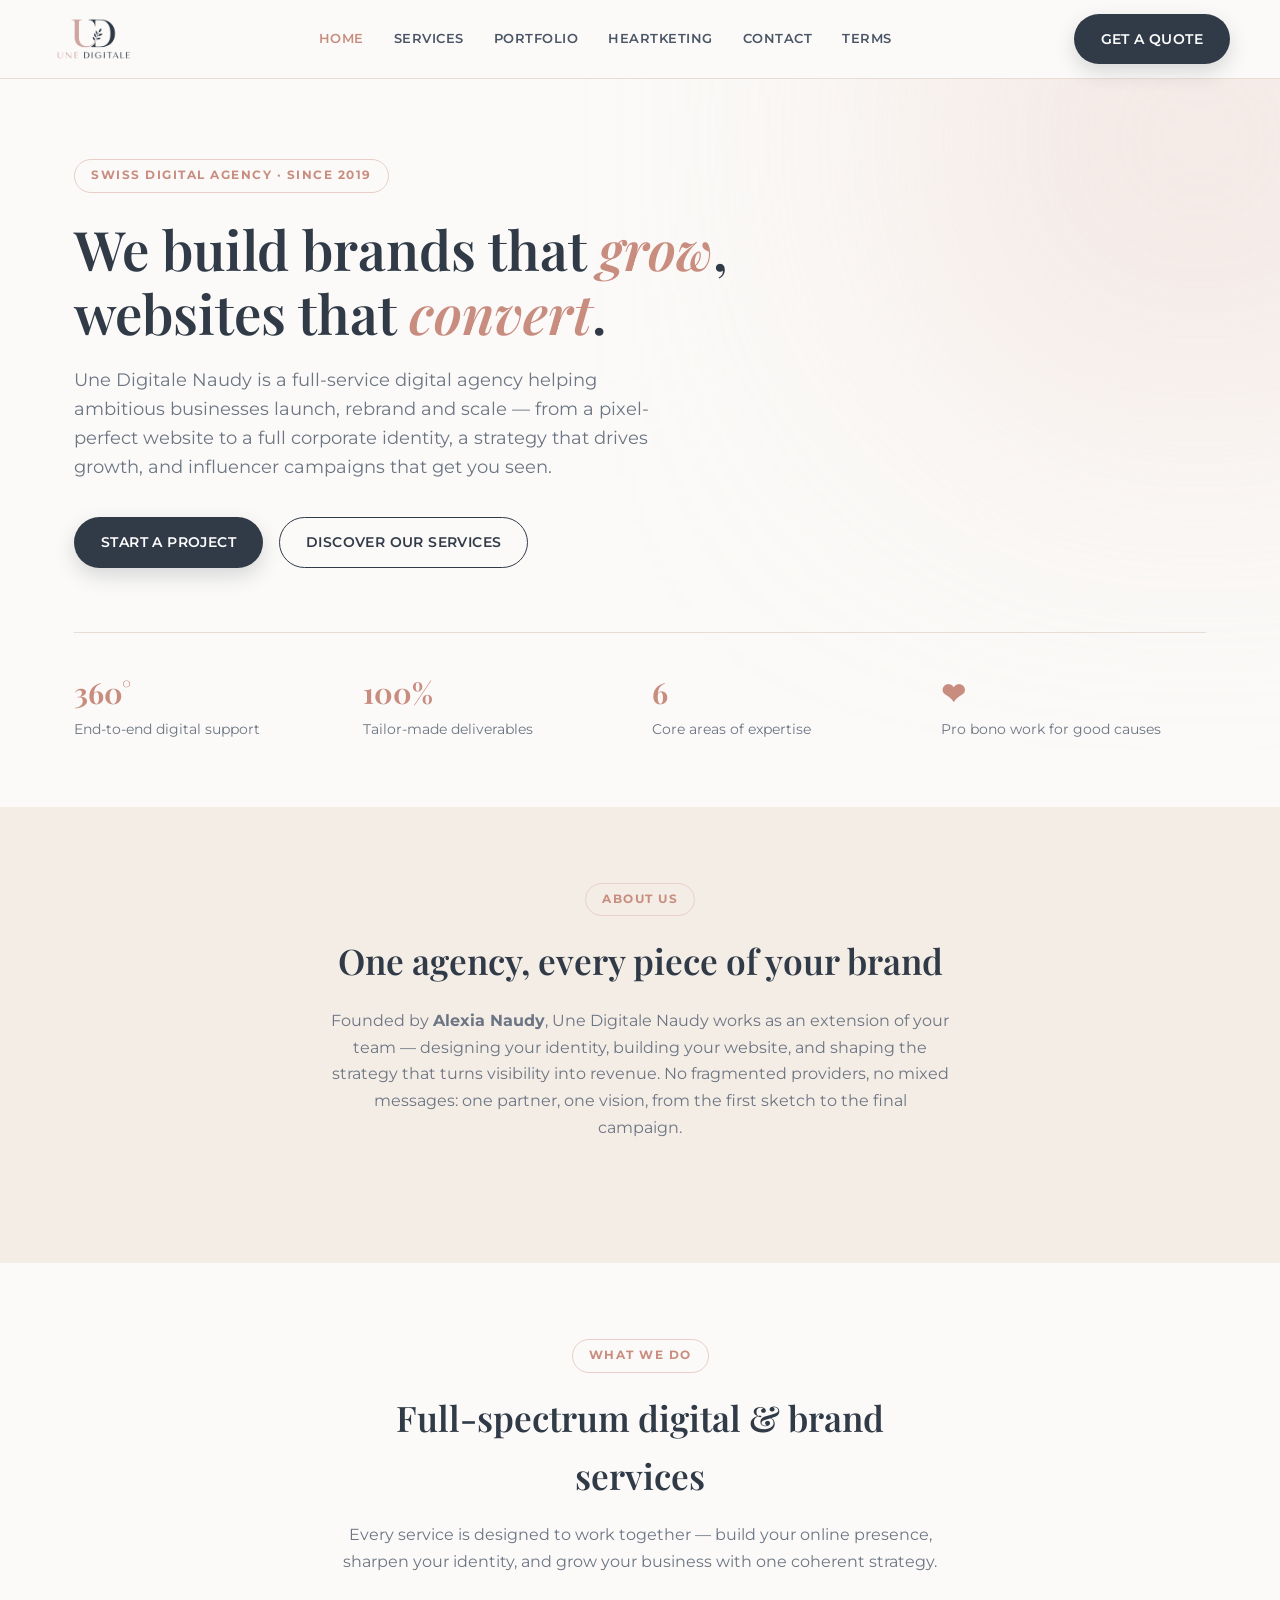
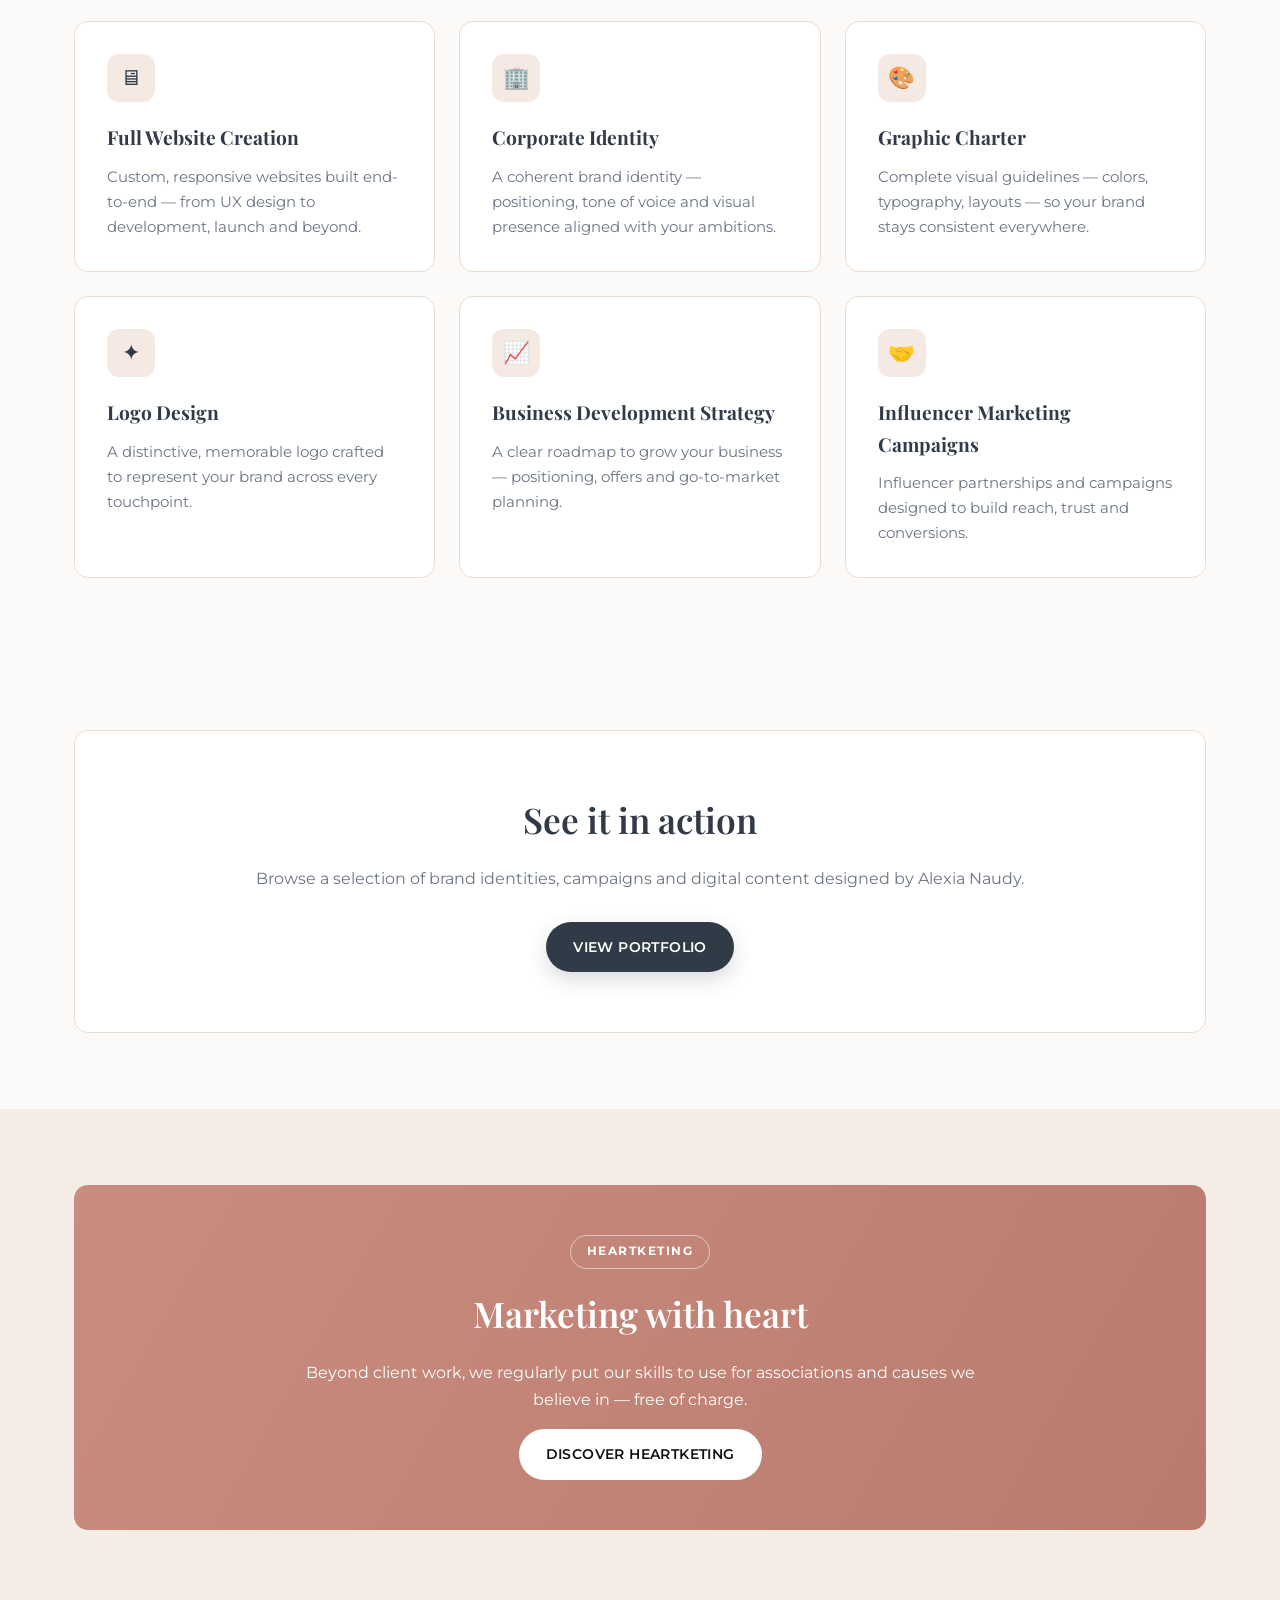
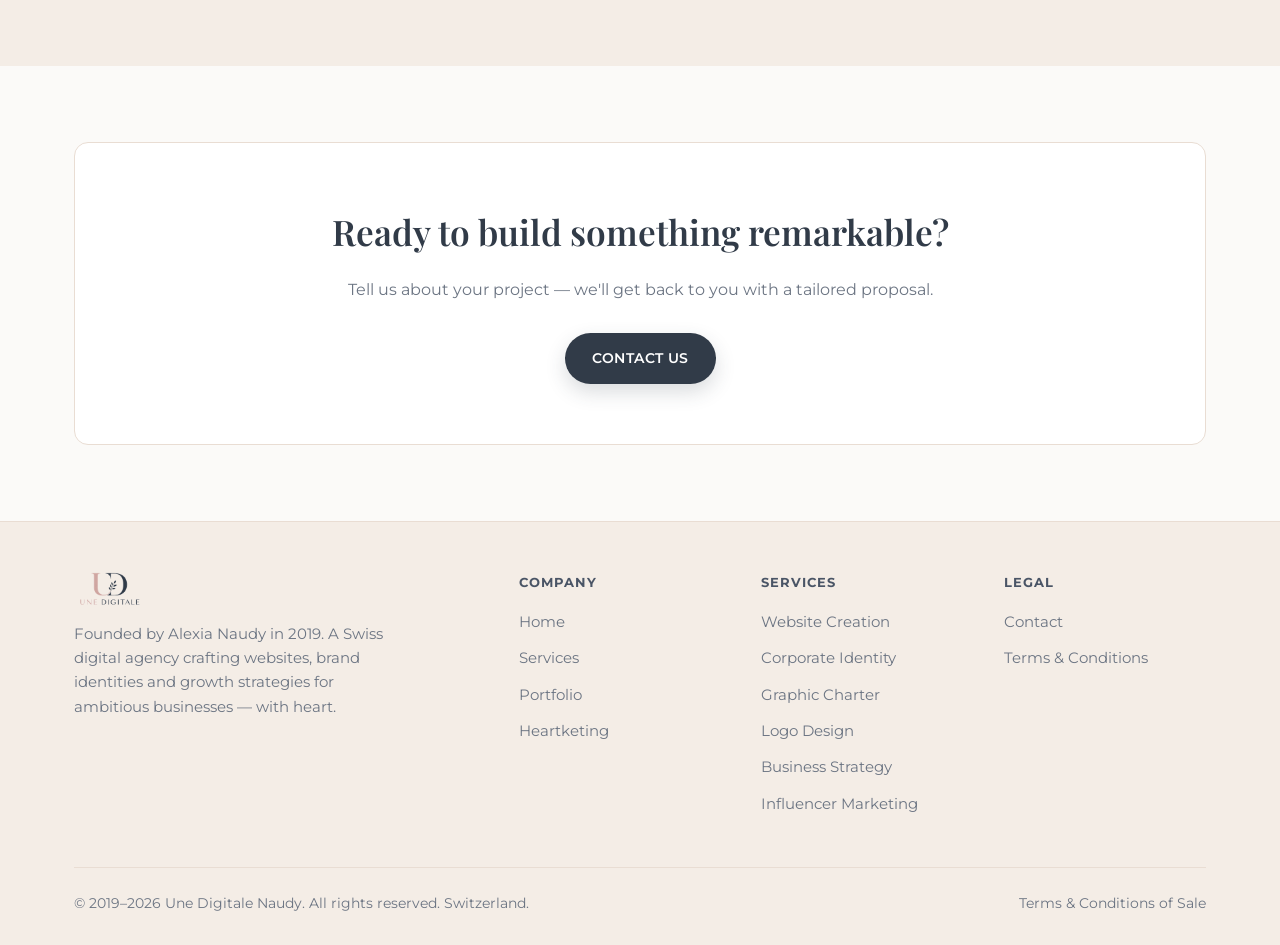
==== commit 66634bf9: "Add Portfolio page and real Heartketing brand identity Introduce a Portfolio page showcasing brand, " ====
--- a/index.html
+++ b/index.html
@@ -39,6 +39,7 @@
     <nav class="links">
       <a href="index.html" class="active">Home</a>
       <a href="services.html">Services</a>
+      <a href="portfolio.html">Portfolio</a>
       <a href="heartketing.html">Heartketing</a>
       <a href="contact.html">Contact</a>
       <a href="cgv.html">Terms</a>
@@ -121,6 +122,18 @@
     </div>
   </section>
 
+  <section>
+    <div class="container">
+      <div class="cta-banner">
+        <h2>See it in action</h2>
+        <p>Browse a selection of brand identities, campaigns and digital content designed by Alexia Naudy.</p>
+        <div class="cta-actions">
+          <a href="portfolio.html" class="btn btn-primary">View Portfolio</a>
+        </div>
+      </div>
+    </div>
+  </section>
+
   <section class="alt">
     <div class="container">
       <div class="heart-banner">
@@ -160,6 +173,7 @@
         <ul>
           <li><a href="index.html">Home</a></li>
           <li><a href="services.html">Services</a></li>
+          <li><a href="portfolio.html">Portfolio</a></li>
           <li><a href="heartketing.html">Heartketing</a></li>
         </ul>
       </div>
--- a/style.css
+++ b/style.css
@@ -291,6 +291,45 @@
   color: var(--navy-soft);
 }
 
+/* ---------- Portfolio ---------- */
+.portfolio-grid {
+  display: grid;
+  grid-template-columns: repeat(3, 1fr);
+  gap: 24px;
+}
+
+.portfolio-card {
+  background: var(--card);
+  border: 1px solid var(--border);
+  border-radius: var(--radius);
+  overflow: hidden;
+  transition: transform 0.25s, box-shadow 0.25s, border-color 0.25s;
+}
+
+.portfolio-card:hover { transform: translateY(-4px); box-shadow: 0 16px 32px rgba(49,59,72,0.08); border-color: var(--rose-soft); }
+
+.portfolio-card img {
+  width: 100%;
+  height: 220px;
+  object-fit: cover;
+  display: block;
+}
+
+.portfolio-card .info { padding: 20px 22px; }
+
+.portfolio-card .category {
+  display: block;
+  font-size: 0.72rem;
+  font-weight: 700;
+  letter-spacing: 1px;
+  text-transform: uppercase;
+  color: var(--rose);
+  margin-bottom: 8px;
+}
+
+.portfolio-card h3 { font-family: var(--serif); font-size: 1.05rem; margin: 0 0 8px; color: var(--navy); }
+.portfolio-card p { color: var(--text-dim); font-size: 0.88rem; margin: 0; }
+
 /* ---------- Heartketing ---------- */
 .heart-banner {
   background: linear-gradient(120deg, var(--rose) 0%, #b97b6e 100%);
@@ -466,6 +505,7 @@
 @media (max-width: 900px) {
   .grid { grid-template-columns: repeat(2, 1fr); }
   .grid.cols-4 { grid-template-columns: repeat(2, 1fr); }
+  .portfolio-grid { grid-template-columns: repeat(2, 1fr); }
   .stats { grid-template-columns: repeat(2, 1fr); }
   .contact-wrap { grid-template-columns: 1fr; }
   .footer-grid { grid-template-columns: 1fr 1fr; }
@@ -476,6 +516,7 @@
   .menu-toggle { display: block; }
   .grid { grid-template-columns: 1fr; }
   .grid.cols-4 { grid-template-columns: 1fr; }
+  .portfolio-grid { grid-template-columns: 1fr; }
   .stats { grid-template-columns: repeat(2, 1fr); }
   .service-block { grid-template-columns: 1fr; }
   .form-row.two { grid-template-columns: 1fr; }
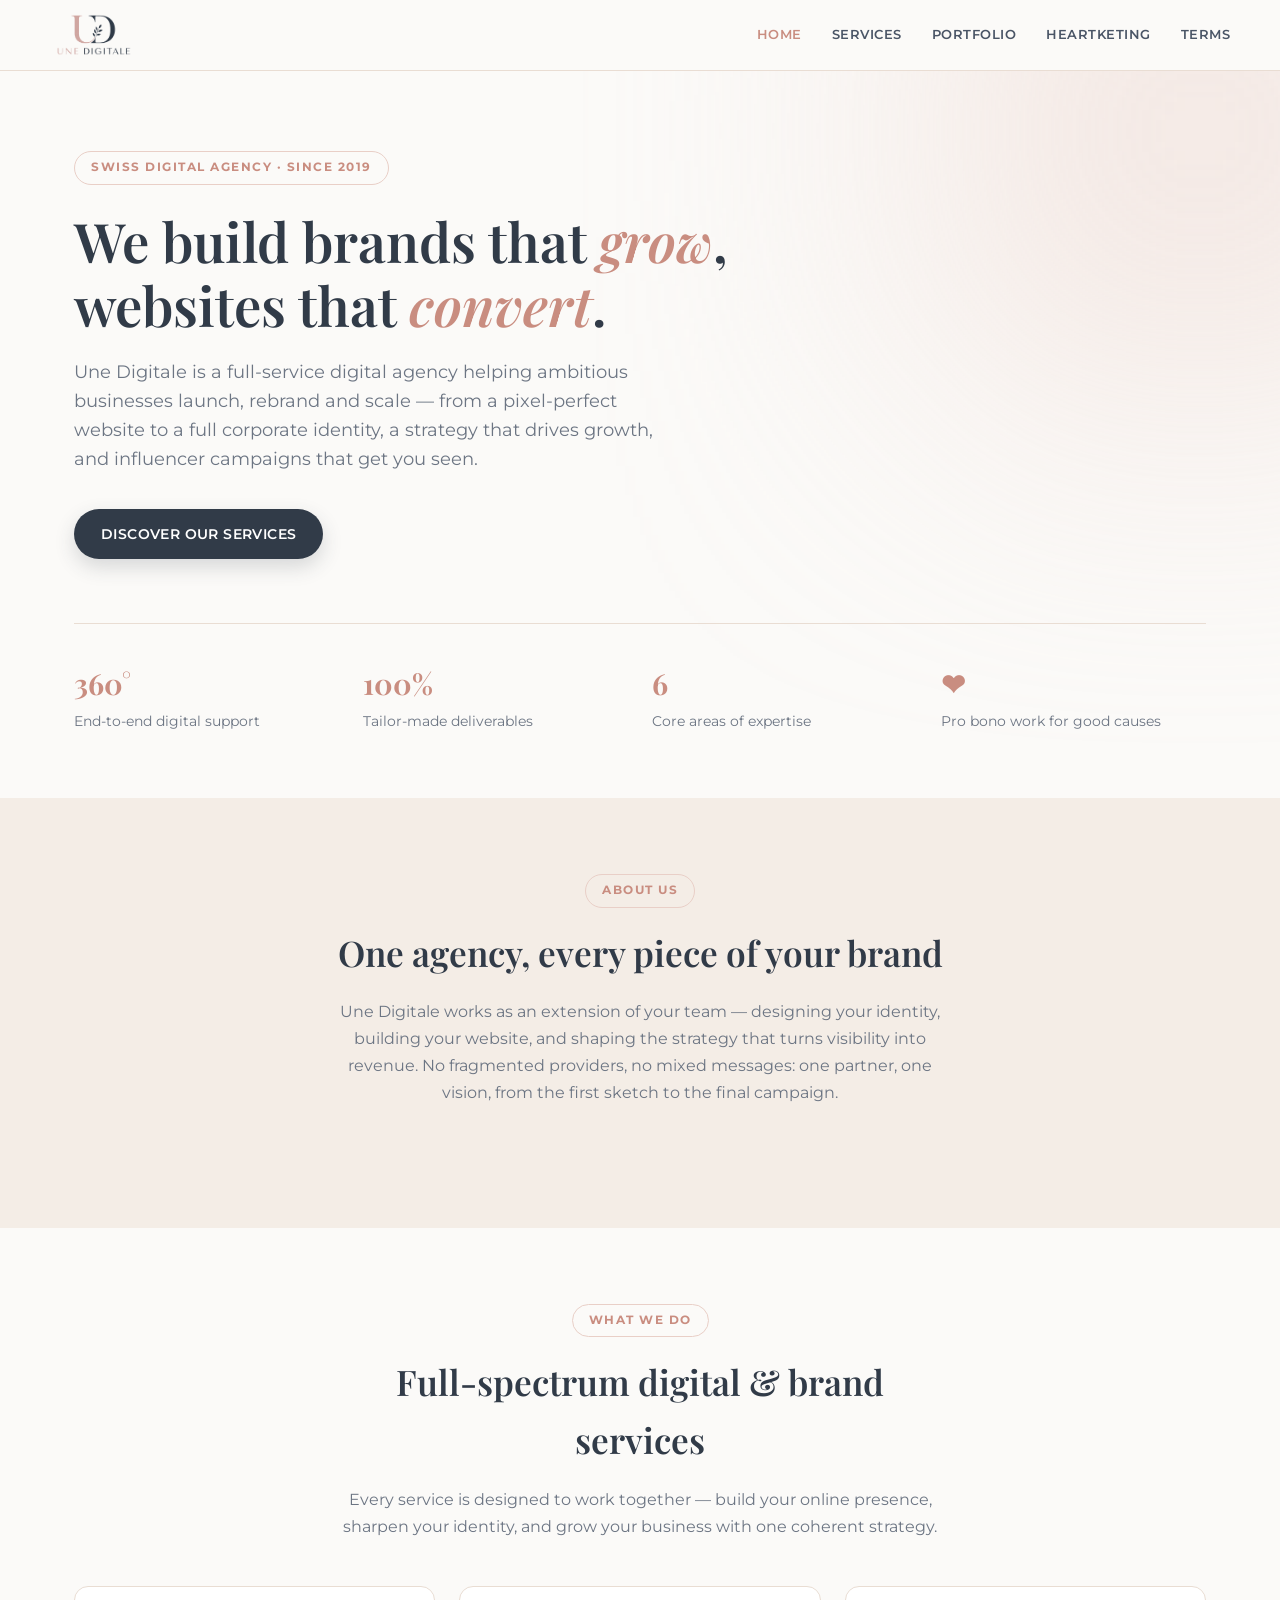
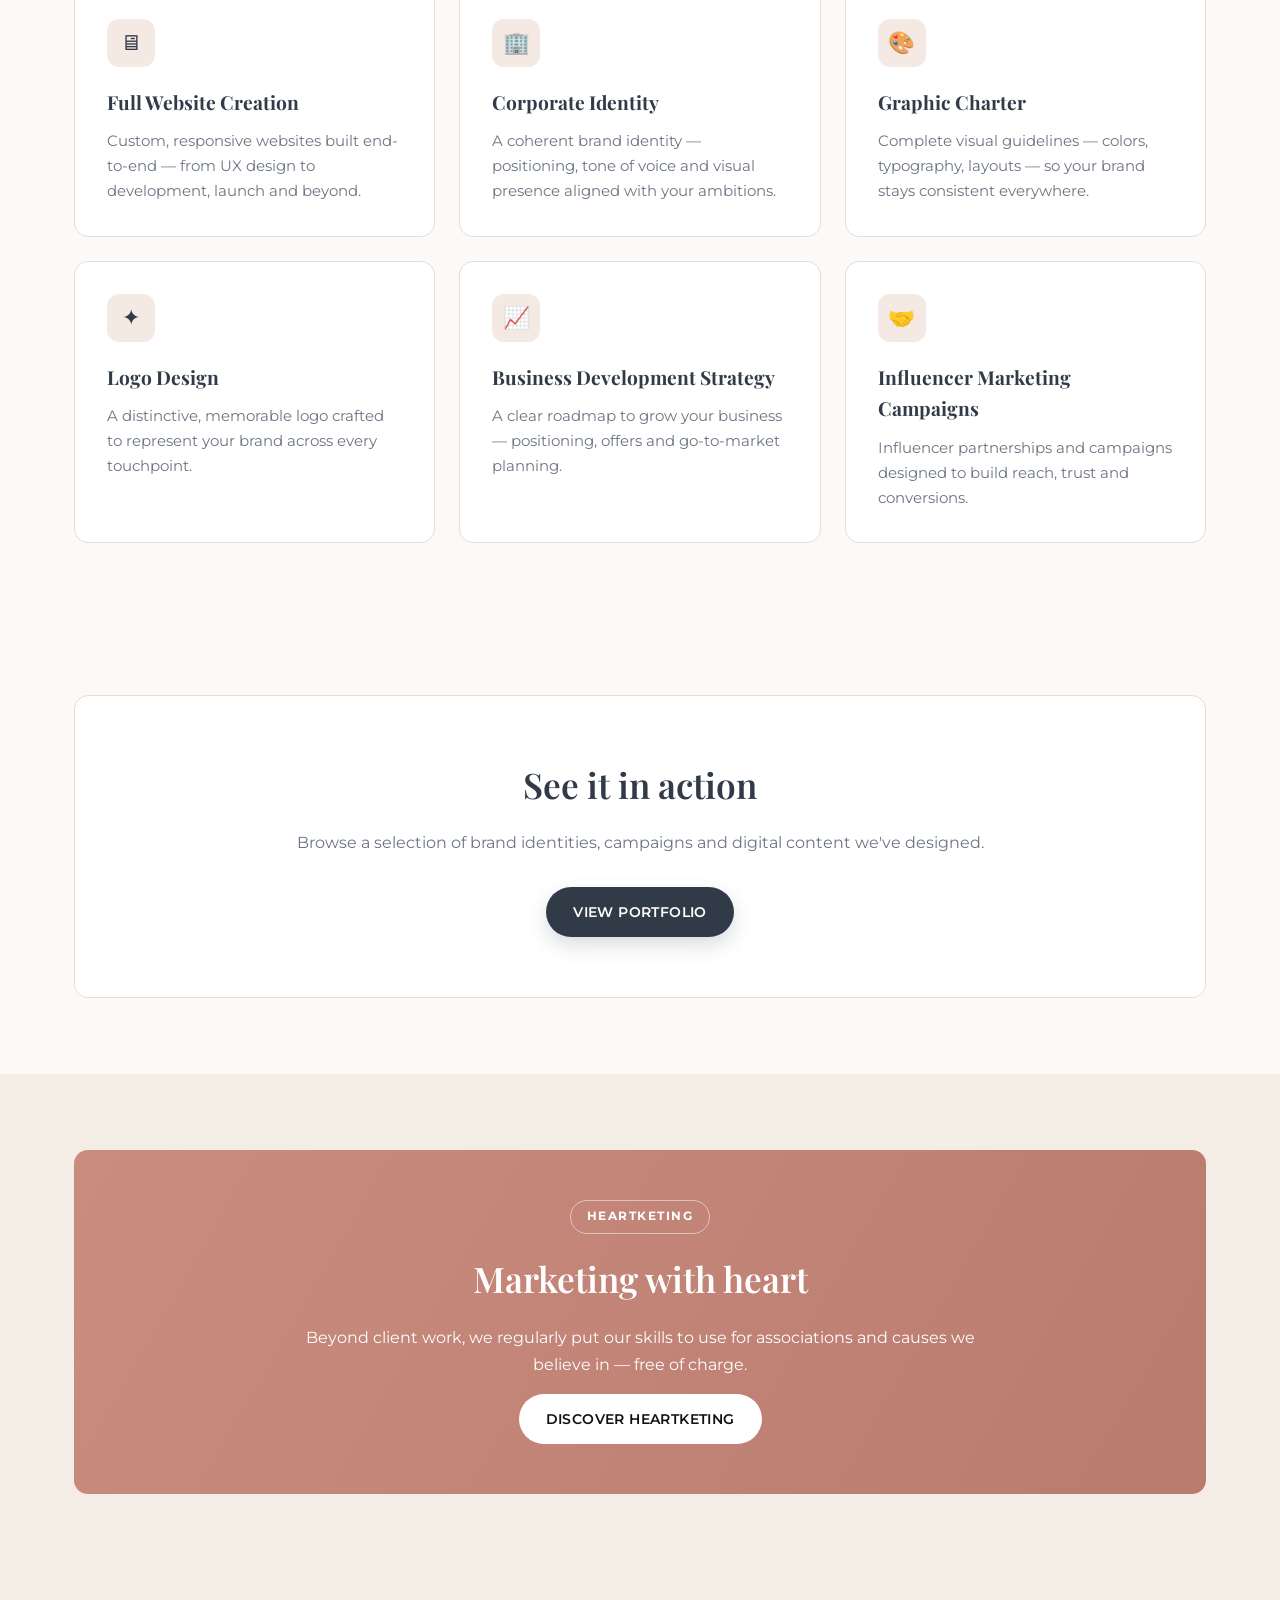
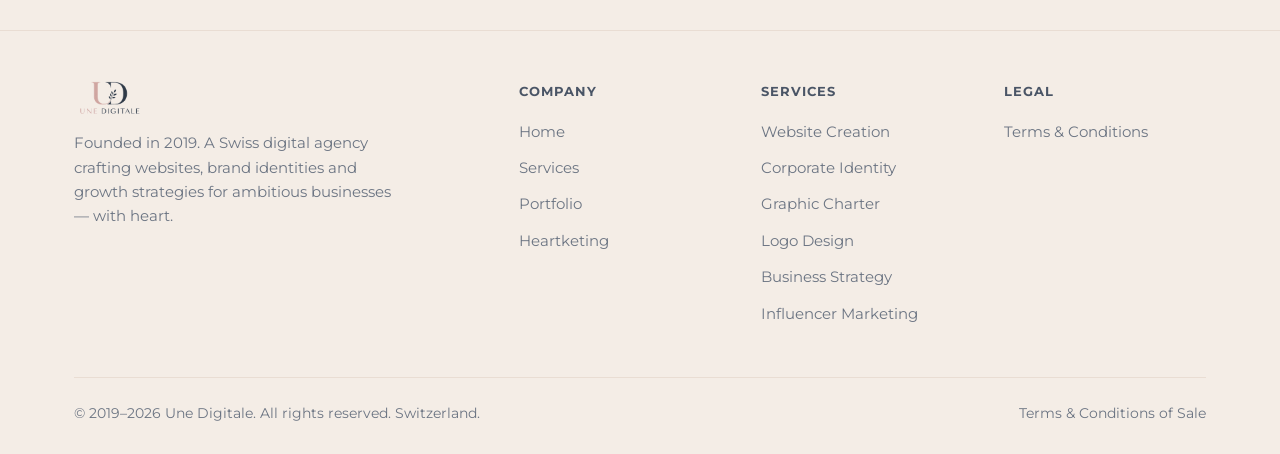
==== commit bb4c61ac: "Remove Contact page, drop personal name from visible copy, harden security Delete the contact page (" ====
--- a/index.html
+++ b/index.html
@@ -41,10 +41,8 @@
       <a href="services.html">Services</a>
       <a href="portfolio.html">Portfolio</a>
       <a href="heartketing.html">Heartketing</a>
-      <a href="contact.html">Contact</a>
       <a href="cgv.html">Terms</a>
     </nav>
-    <a href="contact.html" class="btn btn-primary">Get a Quote</a>
   </div>
 </header>
 
@@ -54,10 +52,9 @@
     <div class="container">
       <div class="eyebrow">Swiss Digital Agency · Since 2019</div>
       <h1>We build brands that <span class="grad">grow</span>, websites that <span class="grad">convert</span>.</h1>
-      <p class="lead">Une Digitale Naudy is a full-service digital agency helping ambitious businesses launch, rebrand and scale — from a pixel-perfect website to a full corporate identity, a strategy that drives growth, and influencer campaigns that get you seen.</p>
+      <p class="lead">Une Digitale is a full-service digital agency helping ambitious businesses launch, rebrand and scale — from a pixel-perfect website to a full corporate identity, a strategy that drives growth, and influencer campaigns that get you seen.</p>
       <div class="hero-actions">
-        <a href="contact.html" class="btn btn-primary">Start a Project</a>
-        <a href="services.html" class="btn btn-ghost">Discover our Services</a>
+        <a href="services.html" class="btn btn-primary">Discover our Services</a>
       </div>
 
       <div class="stats">
@@ -74,7 +71,7 @@
       <div class="section-head">
         <div class="eyebrow">About Us</div>
         <h2>One agency, every piece of your brand</h2>
-        <p>Founded by <strong>Alexia Naudy</strong>, Une Digitale Naudy works as an extension of your team — designing your identity, building your website, and shaping the strategy that turns visibility into revenue. No fragmented providers, no mixed messages: one partner, one vision, from the first sketch to the final campaign.</p>
+        <p>Une Digitale works as an extension of your team — designing your identity, building your website, and shaping the strategy that turns visibility into revenue. No fragmented providers, no mixed messages: one partner, one vision, from the first sketch to the final campaign.</p>
       </div>
     </div>
   </section>
@@ -126,7 +123,7 @@
     <div class="container">
       <div class="cta-banner">
         <h2>See it in action</h2>
-        <p>Browse a selection of brand identities, campaigns and digital content designed by Alexia Naudy.</p>
+        <p>Browse a selection of brand identities, campaigns and digital content we've designed.</p>
         <div class="cta-actions">
           <a href="portfolio.html" class="btn btn-primary">View Portfolio</a>
         </div>
@@ -147,18 +144,6 @@
     </div>
   </section>
 
-  <section>
-    <div class="container">
-      <div class="cta-banner">
-        <h2>Ready to build something remarkable?</h2>
-        <p>Tell us about your project — we'll get back to you with a tailored proposal.</p>
-        <div class="cta-actions">
-          <a href="contact.html" class="btn btn-primary">Contact Us</a>
-        </div>
-      </div>
-    </div>
-  </section>
-
 </main>
 
 <footer>
@@ -166,7 +151,7 @@
     <div class="footer-grid">
       <div>
         <div class="logo"><img src="assets/logo-header.png" alt="Une Digitale Naudy"></div>
-        <p style="margin-top:16px;">Founded by Alexia Naudy in 2019. A Swiss digital agency crafting websites, brand identities and growth strategies for ambitious businesses — with heart.</p>
+        <p style="margin-top:16px;">Founded in 2019. A Swiss digital agency crafting websites, brand identities and growth strategies for ambitious businesses — with heart.</p>
       </div>
       <div>
         <h4>Company</h4>
@@ -191,13 +176,12 @@
       <div>
         <h4>Legal</h4>
         <ul>
-          <li><a href="contact.html">Contact</a></li>
           <li><a href="cgv.html">Terms &amp; Conditions</a></li>
         </ul>
       </div>
     </div>
     <div class="footer-bottom">
-      <span>© 2019–2026 Une Digitale Naudy. All rights reserved. Switzerland.</span>
+      <span>© 2019–2026 Une Digitale. All rights reserved. Switzerland.</span>
       <span><a href="cgv.html">Terms &amp; Conditions of Sale</a></span>
     </div>
   </div>
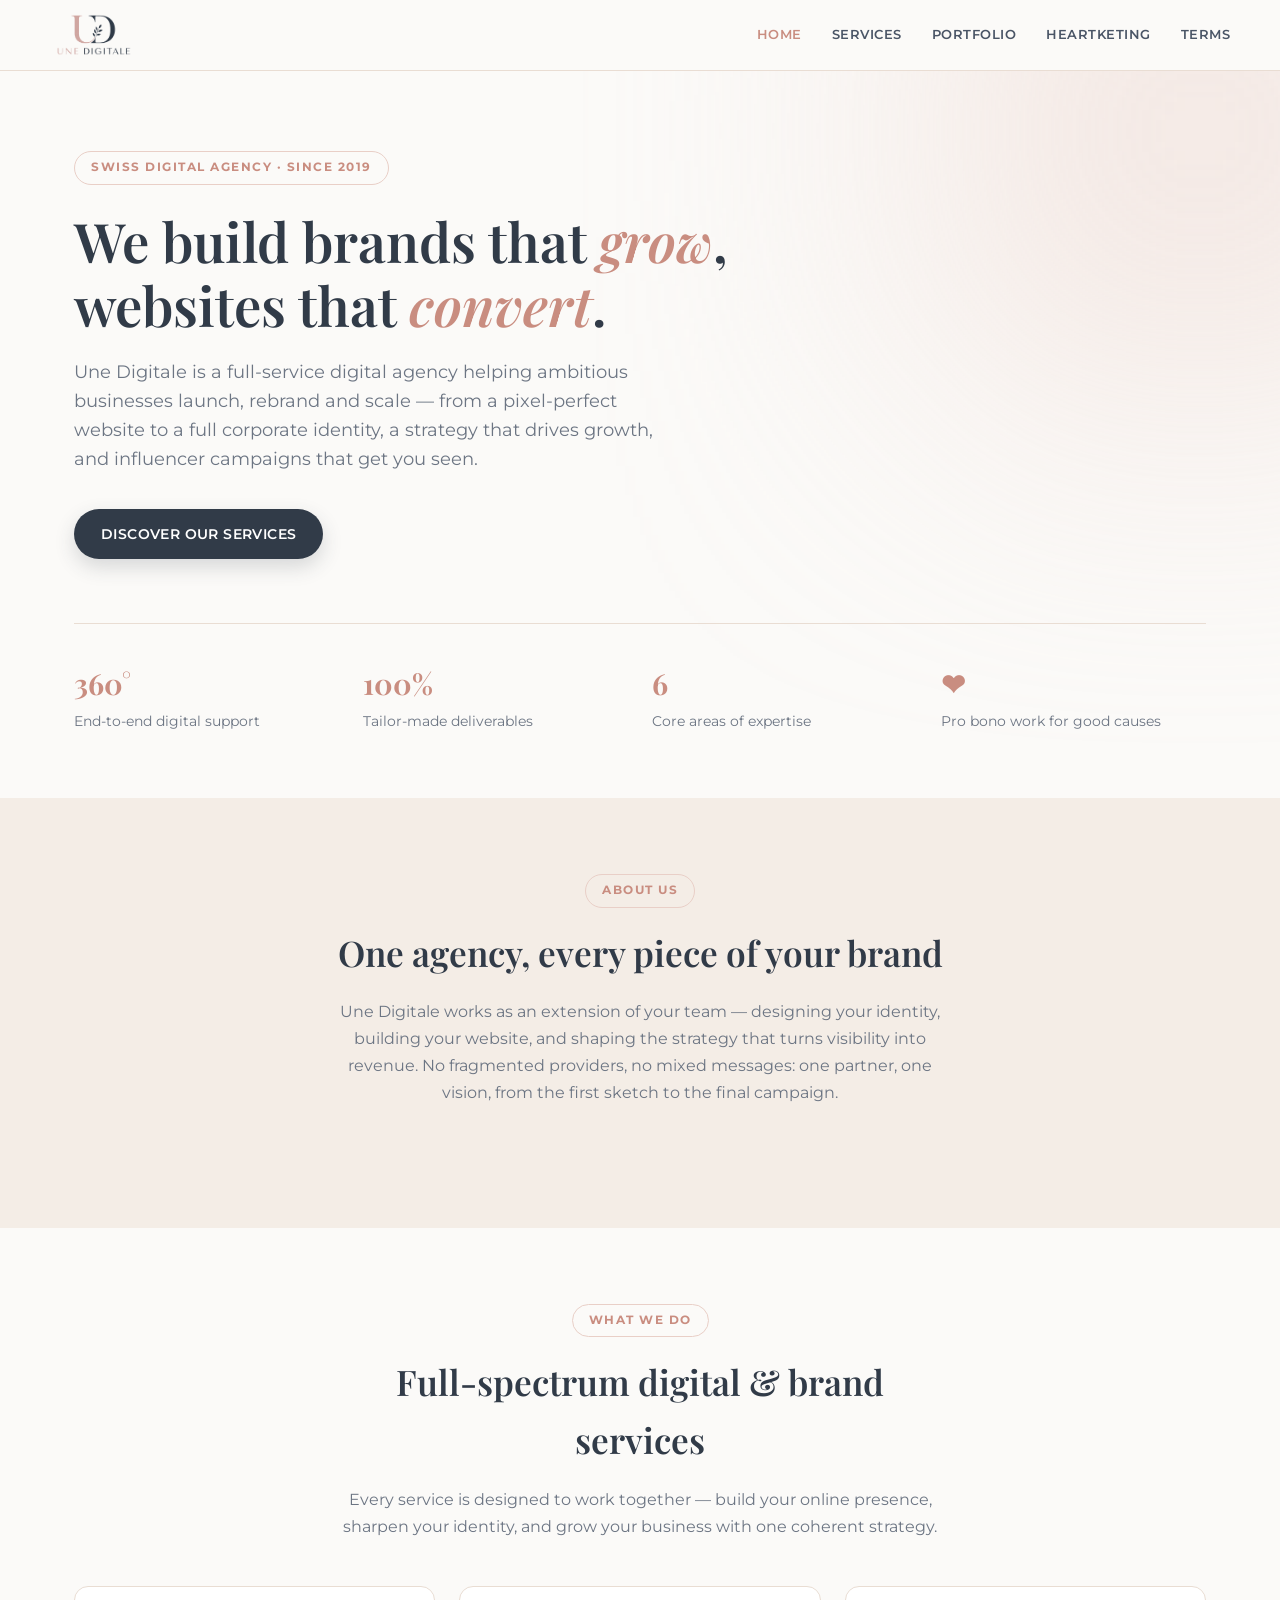
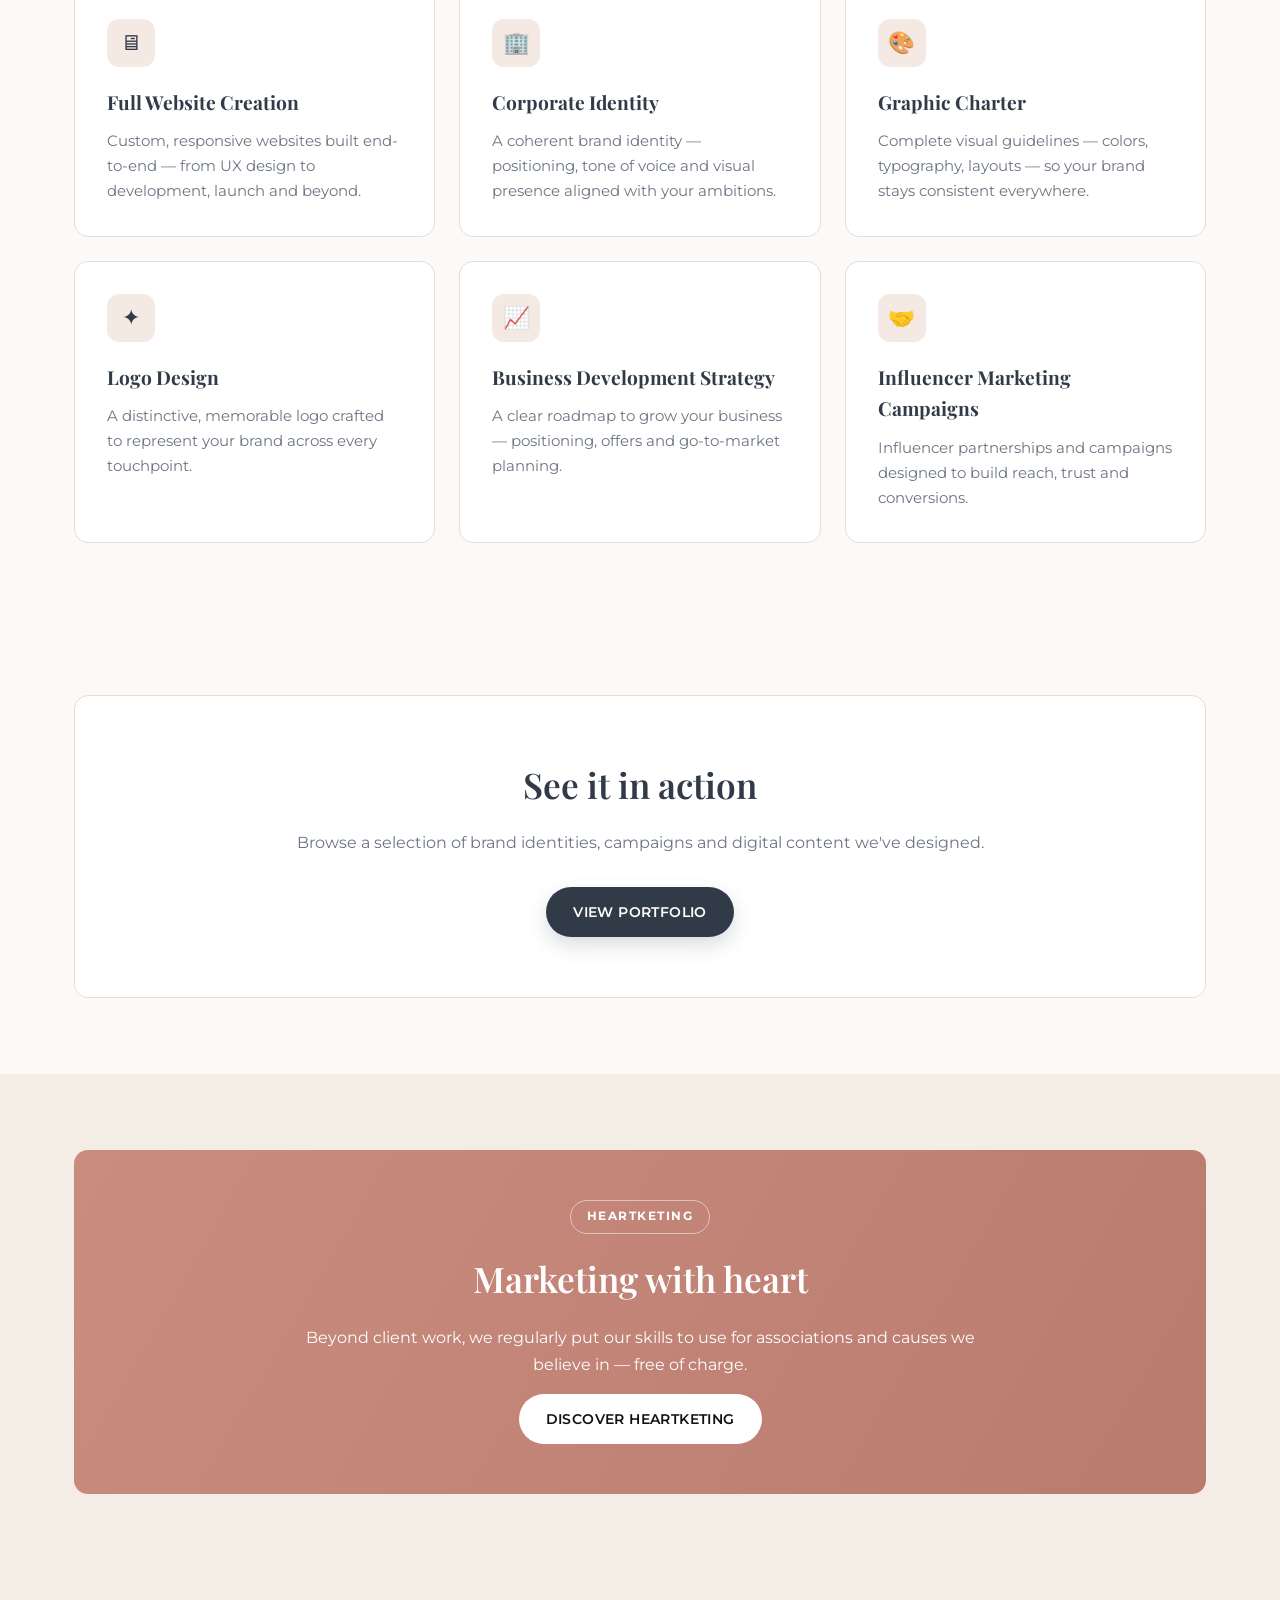
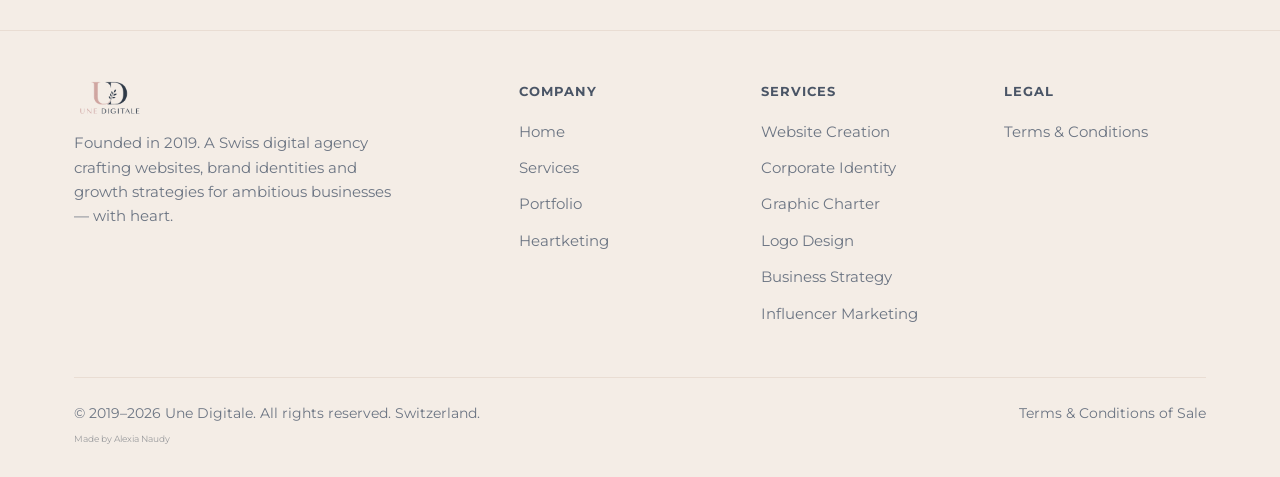
==== commit 97ff6b41: "Add small footer credit Co-Authored-By: Claude Fable 5.2 <noreply@anthropic.com> Claude-Session: htt" ====
--- a/index.html
+++ b/index.html
@@ -184,6 +184,7 @@
       <span>© 2019–2026 Une Digitale. All rights reserved. Switzerland.</span>
       <span><a href="cgv.html">Terms &amp; Conditions of Sale</a></span>
     </div>
+    <p style="font-size:9px;opacity:.45;margin:8px 0 0;">Made by Alexia Naudy</p>
   </div>
 </footer>
 
